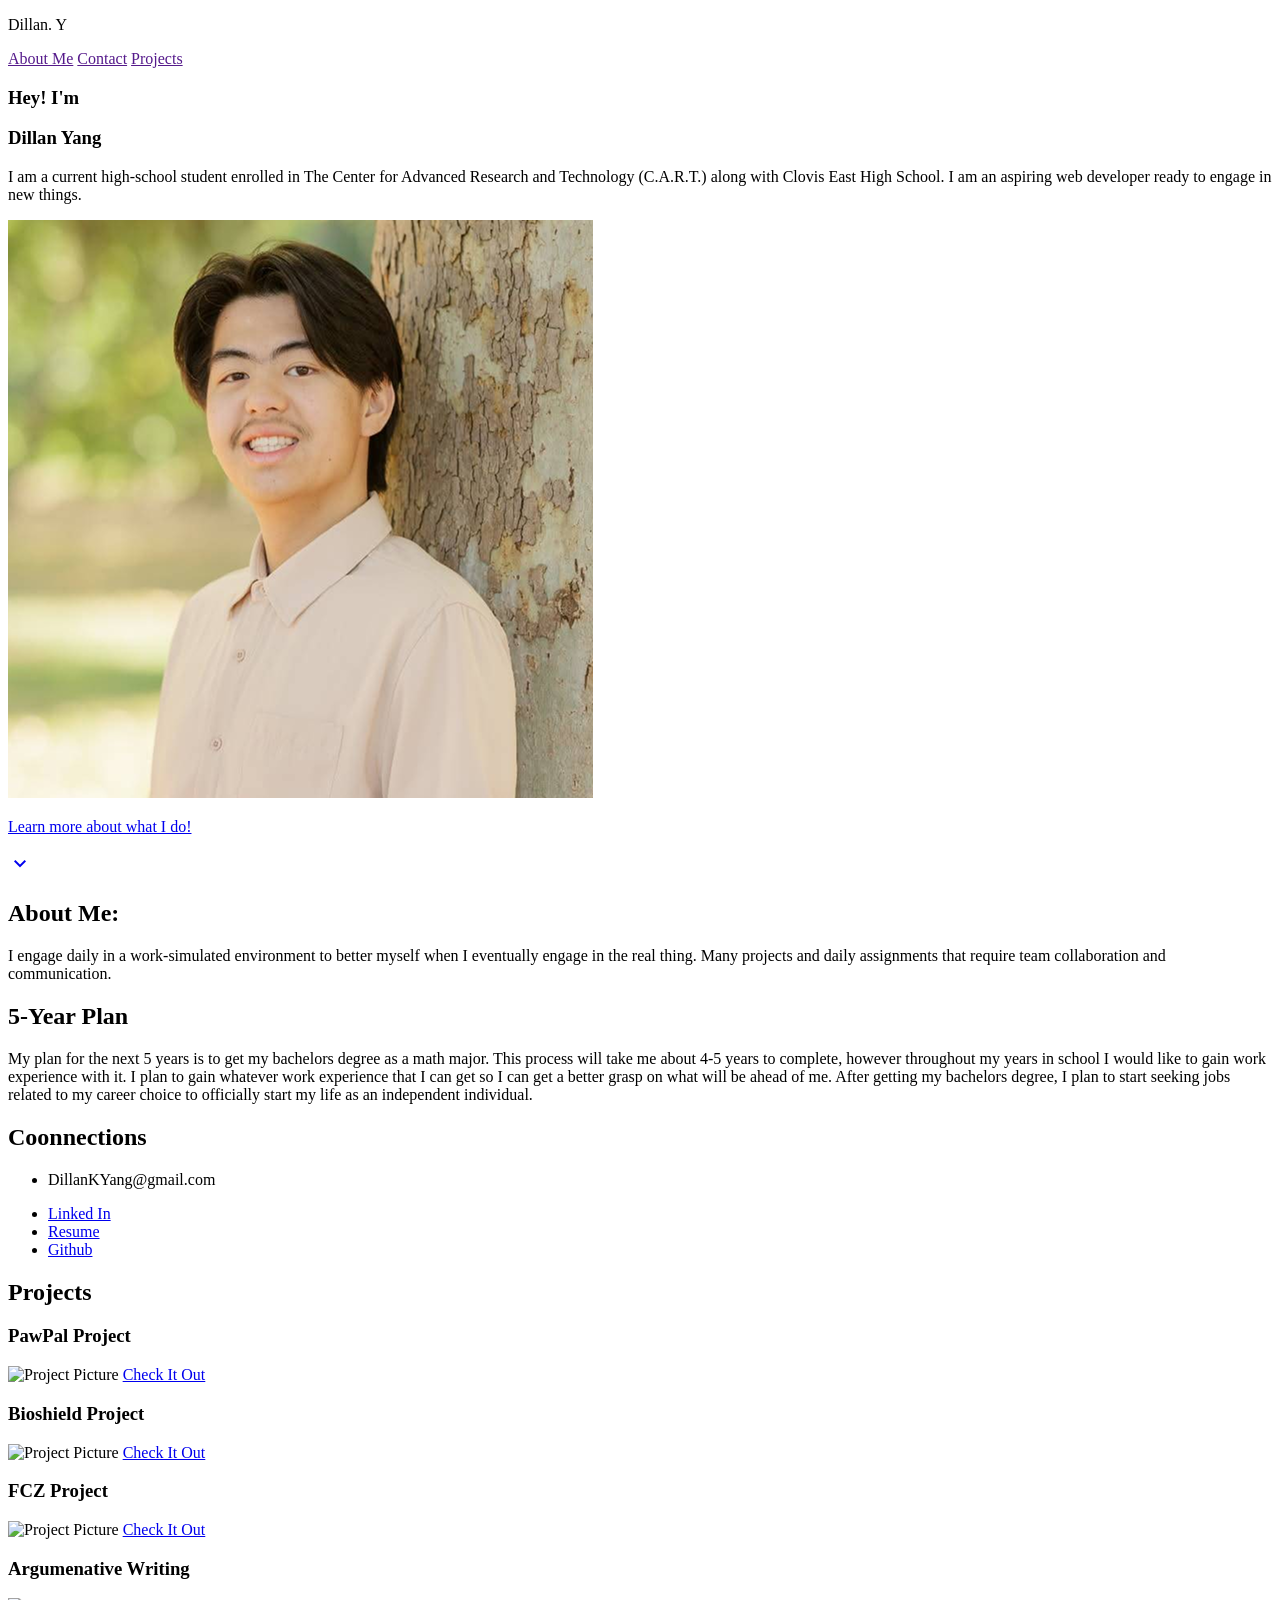
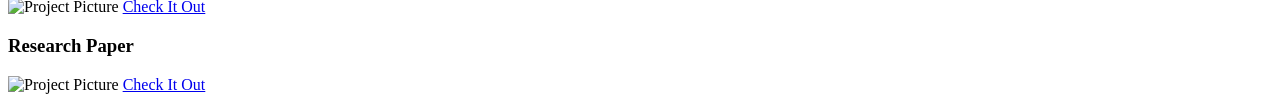
==== index.html @ 6aa7101e "update. index.html Created the first page, need to do html for other pages" ====
<!DOCTYPE html>
<html lang="en">
<head>
    <meta charset="UTF-8">
    <meta name="viewport" content="width=device-width, initial-scale=1.0">
    <link rel="stylesheet" href="https://fonts.googleapis.com/css2?family=Material+Symbols+Outlined:opsz,wght,FILL,GRAD@20..48,100..700,0..1,-50..200&icon_names=keyboard_arrow_down" />
    <title>Document</title>
</head>
<body>

<section id="contentContainer">
    <nav id="topNav">
        <p>Dillan. Y</p>

        <a href="">About Me</a>
        <a href="">Contact</a>
        <a href="">Projects</a>
    </nav>

    <section id="mainContent">
        <h3>Hey! I'm</h3>
            <h1>Dillan Yang</h1>
            <p>I am a current high-school student enrolled in The Center for Advanced Research and Technology (C.A.R.T.) along with Clovis East High School. I am an aspiring web developer ready to engage in new things.</p>

        <img src="images/SelfPicture.png" alt="SelfPicture">
    </section>

    <a id="learnDown" href="#">
        <p>Learn more about what I do!</p>
        <span class="material-symbols-outlined">keyboard_arrow_down</span>
    </a>
</section>

<main id="myinfoContainer">

    <section id="aboutContemt">
        <h2>About Me:</h2>
        <p>I engage daily in a work-simulated environment to better myself when I eventually engage in the real thing. Many projects and daily assignments that require team collaboration and communication.</p>
    </section>
    
    <section id="5yearContent">
        <h2>5-Year Plan</h2>
        <p>My plan for the next 5 years is to get my bachelors degree as a math major. This process will take me about 4-5 years to complete, however throughout my years in school I would like to gain work experience with it. 
            I plan to gain whatever work experience that I can get so I can get a better grasp on what will be ahead of me.
            After getting my bachelors degree, I plan to start seeking jobs related to my career choice to officially start my life as an independent individual.</p>
    </section>

    <section id="contactInfo">
        <h2>Coonnections</h2>

        <ul>
            <li><p>DillanKYang@gmail.com</p></li>
            <li><a href="www.linkedin.com/in/dillan-yang">Linked In</a></li>
            <li><a href="https://canva.link/ic9a1tkwfivu10w">Resume</a></li>
            <li><a href="https://github.com/TubaFish">Github</a></li>
        </ul>
    </section>

    <section id="projectsContainer">
        <h2>Projects</h2>

        <div id="projectsContent">
            <article id="pawProj">
                <h3>PawPal Project</h3>
                <img src="#" alt="Project Picture">
                <a href=#">Check It Out</a>
            </article>

            <article id="bioProj">
                <h3>Bioshield Project</h3>
                <img src="#" alt="Project Picture">
                <a href=#">Check It Out</a>
            </article>

            <article id=fczProj">
                <h3>FCZ Project</h3>
                <img src="#" alt="Project Picture">
                <a href=#">Check It Out</a>
            </article>

            <article id="pawProj">
                <h3>Argumenative Writing</h3>
                <img src="#" alt="Project Picture">
                <a href=#">Check It Out</a>
            </article>

            <article id="pawProj">
                <h3>Research Paper</h3>
                <img src="#" alt="Project Picture">
                <a href=#">Check It Out</a>
            </article>
        </div>
    </section>
</main>
</body>
</html>
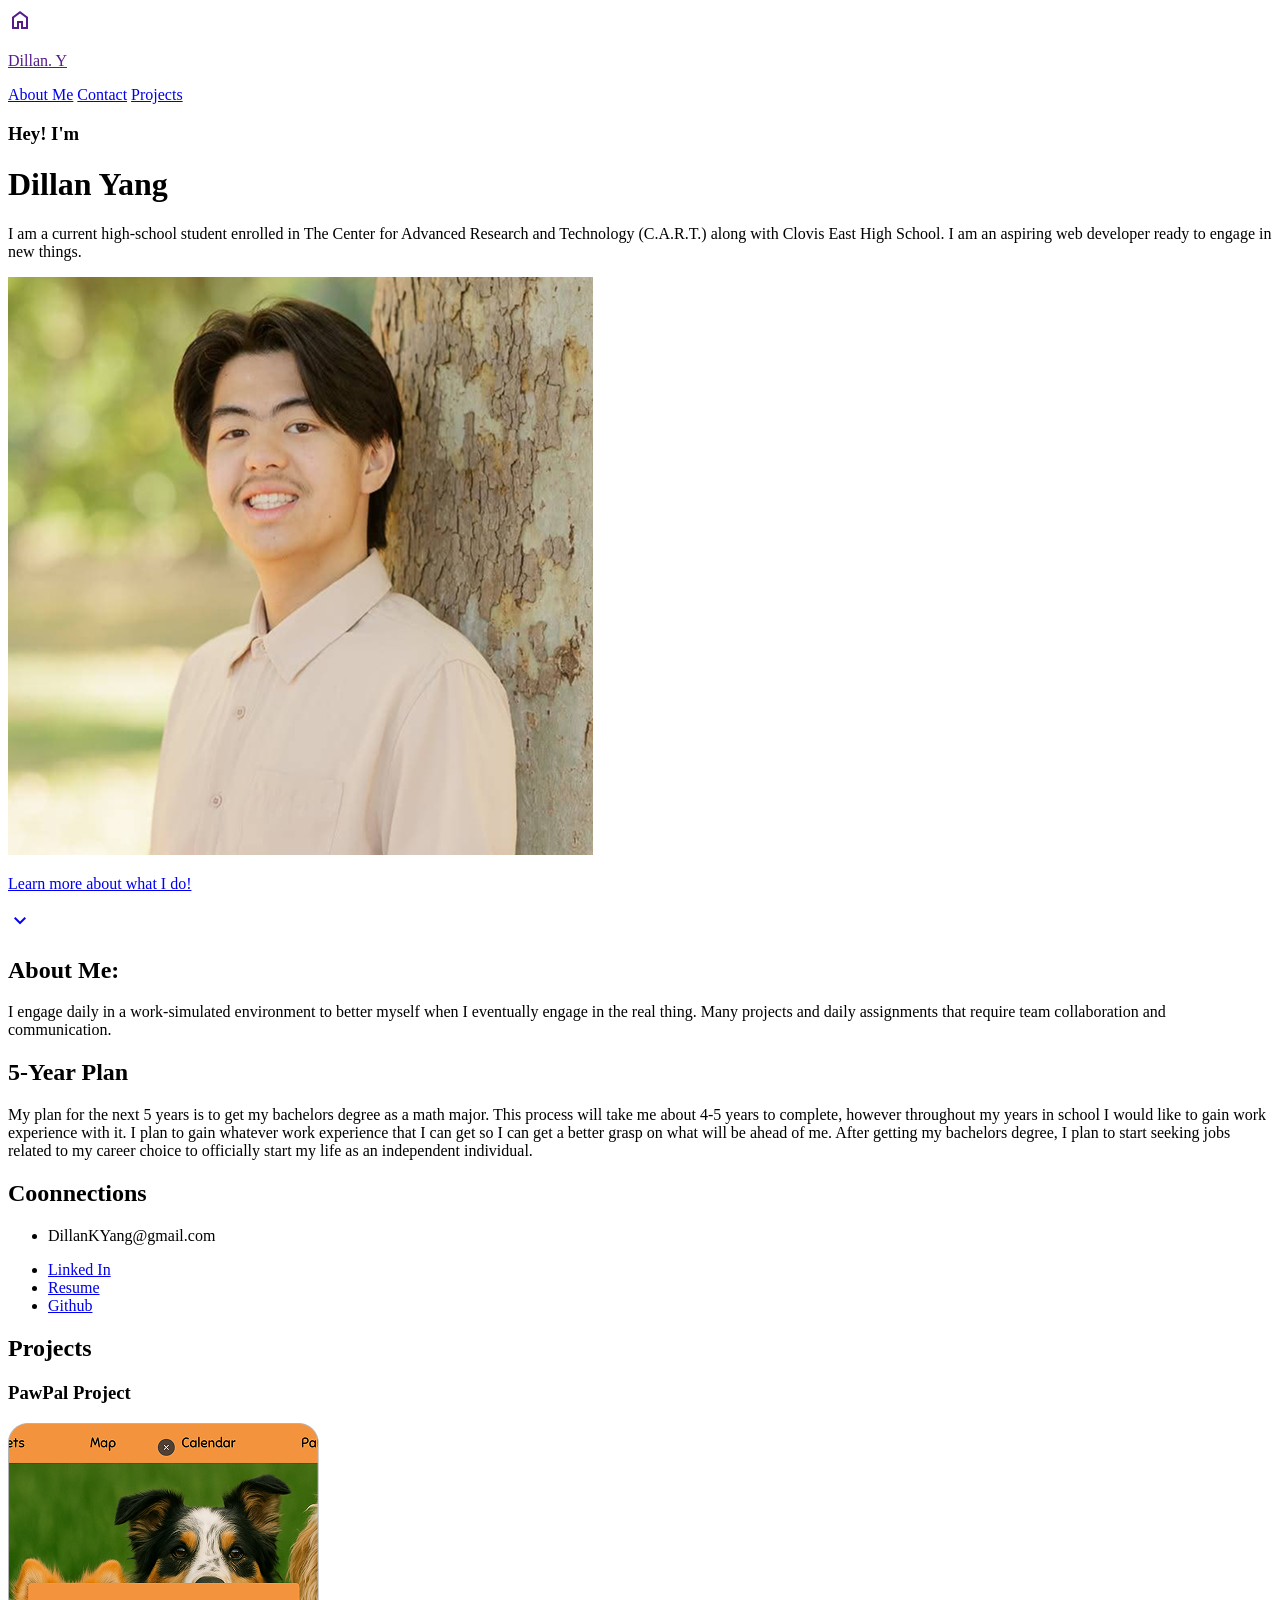
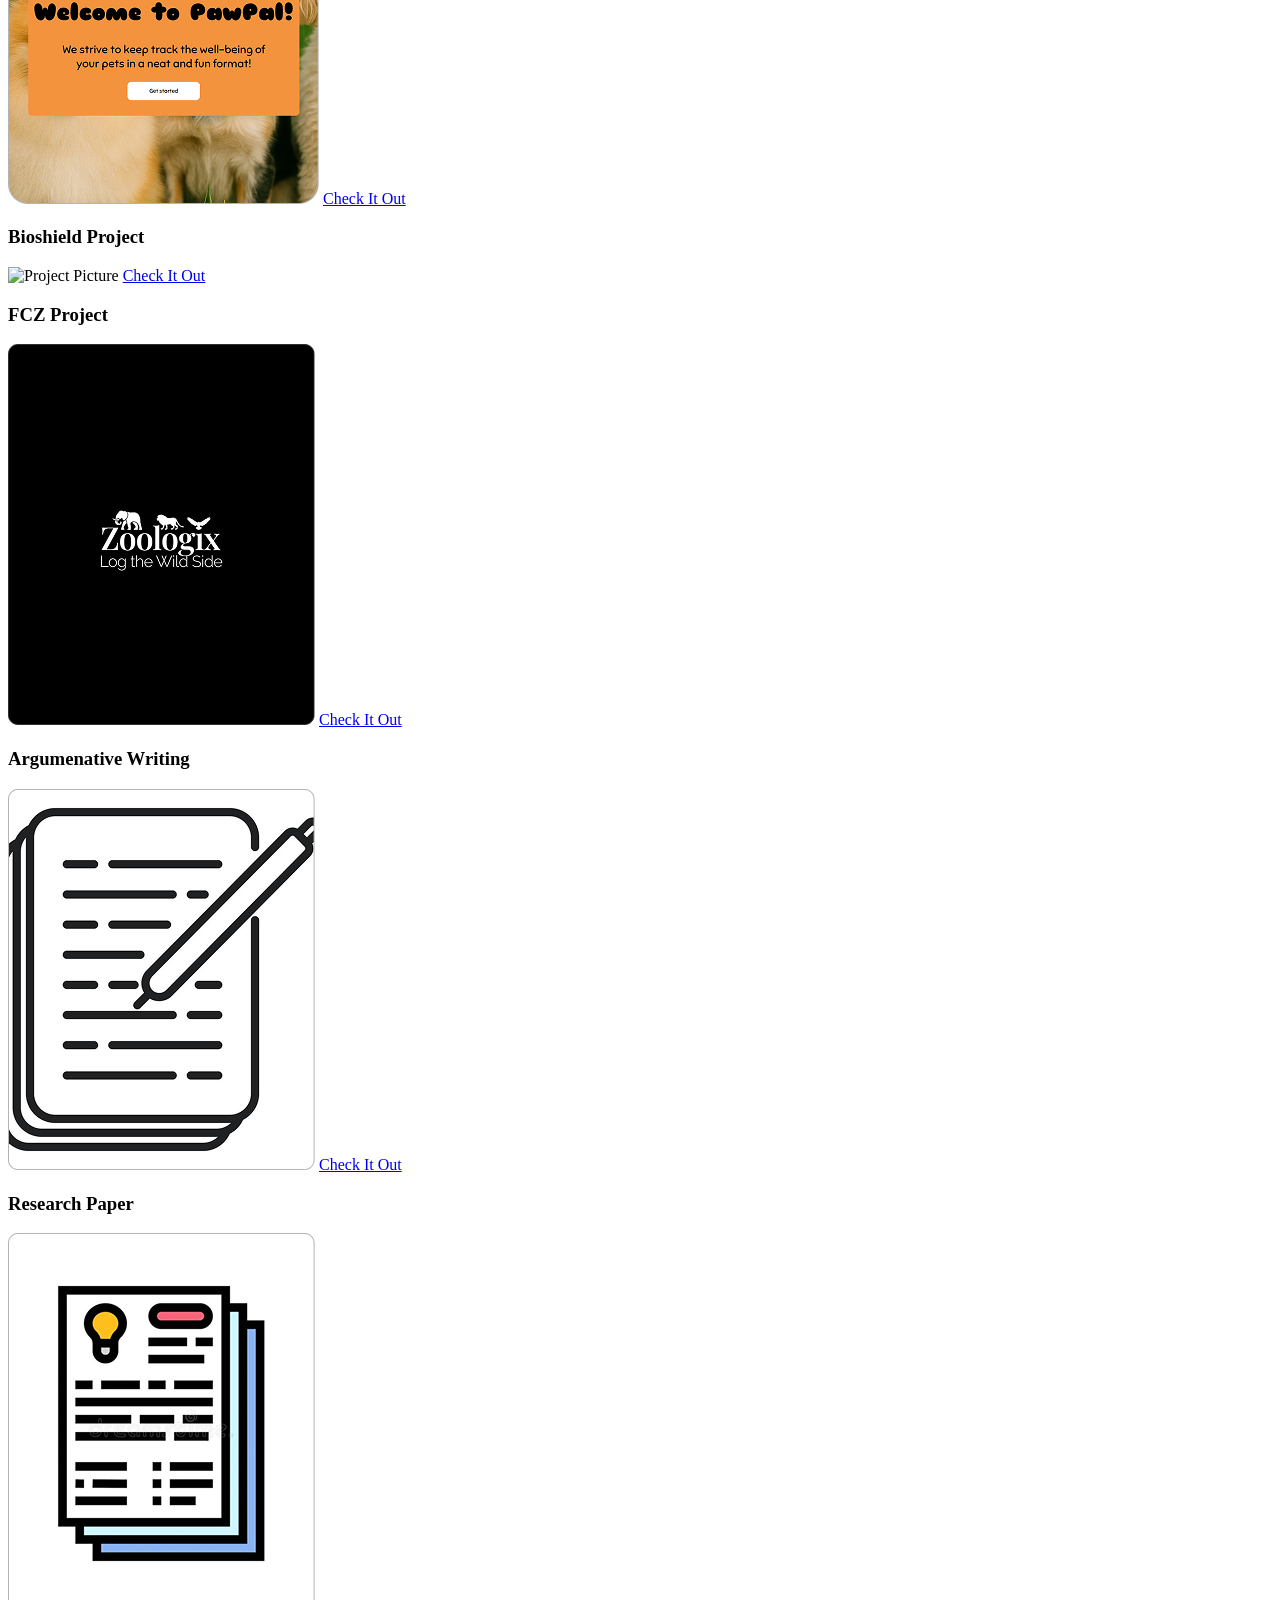
==== commit 7b2fac2e: "big update created all pages, need fix html for bio, fcz, and research pages. also need imgs for wri" ====
--- a/index.html
+++ b/index.html
@@ -3,35 +3,36 @@
 <head>
     <meta charset="UTF-8">
     <meta name="viewport" content="width=device-width, initial-scale=1.0">
-    <link rel="stylesheet" href="https://fonts.googleapis.com/css2?family=Material+Symbols+Outlined:opsz,wght,FILL,GRAD@20..48,100..700,0..1,-50..200&icon_names=keyboard_arrow_down" />
+    <link rel="stylesheet" href="https://fonts.googleapis.com/css2?family=Material+Symbols+Outlined:opsz,wght,FILL,GRAD@20..48,100..700,0..1,-50..200&icon_names=home,keyboard_arrow_down"/>
     <title>Document</title>
 </head>
 <body>
+<header id="mainContent">
+    <nav class="topNav">
+        <a href="">
+            <span class="material-symbols-outlined">home</span>
+            <p>Dillan. Y</p>
+        </a>
 
-<section id="contentContainer">
-    <nav id="topNav">
-        <p>Dillan. Y</p>
-
-        <a href="">About Me</a>
-        <a href="">Contact</a>
-        <a href="">Projects</a>
+        <a href="#aboutContemt">About Me</a>
+        <a href="#contactInfo">Contact</a>
+        <a href="#projectsContainer">Projects</a>
     </nav>
 
-    <section id="mainContent">
         <h3>Hey! I'm</h3>
             <h1>Dillan Yang</h1>
             <p>I am a current high-school student enrolled in The Center for Advanced Research and Technology (C.A.R.T.) along with Clovis East High School. I am an aspiring web developer ready to engage in new things.</p>
 
         <img src="images/SelfPicture.png" alt="SelfPicture">
-    </section>
+    </header>
 
     <a id="learnDown" href="#">
         <p>Learn more about what I do!</p>
         <span class="material-symbols-outlined">keyboard_arrow_down</span>
     </a>
-</section>
 
-<main id="myinfoContainer">
+
+<main id="contentContainer">
 
     <section id="aboutContemt">
         <h2>About Me:</h2>
@@ -62,32 +63,32 @@
         <div id="projectsContent">
             <article id="pawProj">
                 <h3>PawPal Project</h3>
-                <img src="#" alt="Project Picture">
-                <a href=#">Check It Out</a>
+                <img src="images/pawIndex.png" alt="Project Picture">
+                <a href="pawpal.html">Check It Out</a>
             </article>
 
             <article id="bioProj">
                 <h3>Bioshield Project</h3>
-                <img src="#" alt="Project Picture">
-                <a href=#">Check It Out</a>
+                <img src="images/bioIndex.png" alt="Project Picture">
+                <a href="bio.html">Check It Out</a>
             </article>
 
-            <article id=fczProj">
+            <article id="fczProj">
                 <h3>FCZ Project</h3>
-                <img src="#" alt="Project Picture">
-                <a href=#">Check It Out</a>
+                <img src="images/FCZIndex.png" alt="Project Picture">
+                <a href="FCZ.html">Check It Out</a>
             </article>
 
-            <article id="pawProj">
+            <article id="argueProj">
                 <h3>Argumenative Writing</h3>
-                <img src="#" alt="Project Picture">
-                <a href=#">Check It Out</a>
+                <img src="images/arguIndex.png" alt="Project Picture">
+                <a href="argument.html">Check It Out</a>
             </article>
 
-            <article id="pawProj">
+            <article id="researchProj">
                 <h3>Research Paper</h3>
-                <img src="#" alt="Project Picture">
-                <a href=#">Check It Out</a>
+                <img src="images/researchIndex.png" alt="Project Picture">
+                <a href="research.html">Check It Out</a>
             </article>
         </div>
     </section>
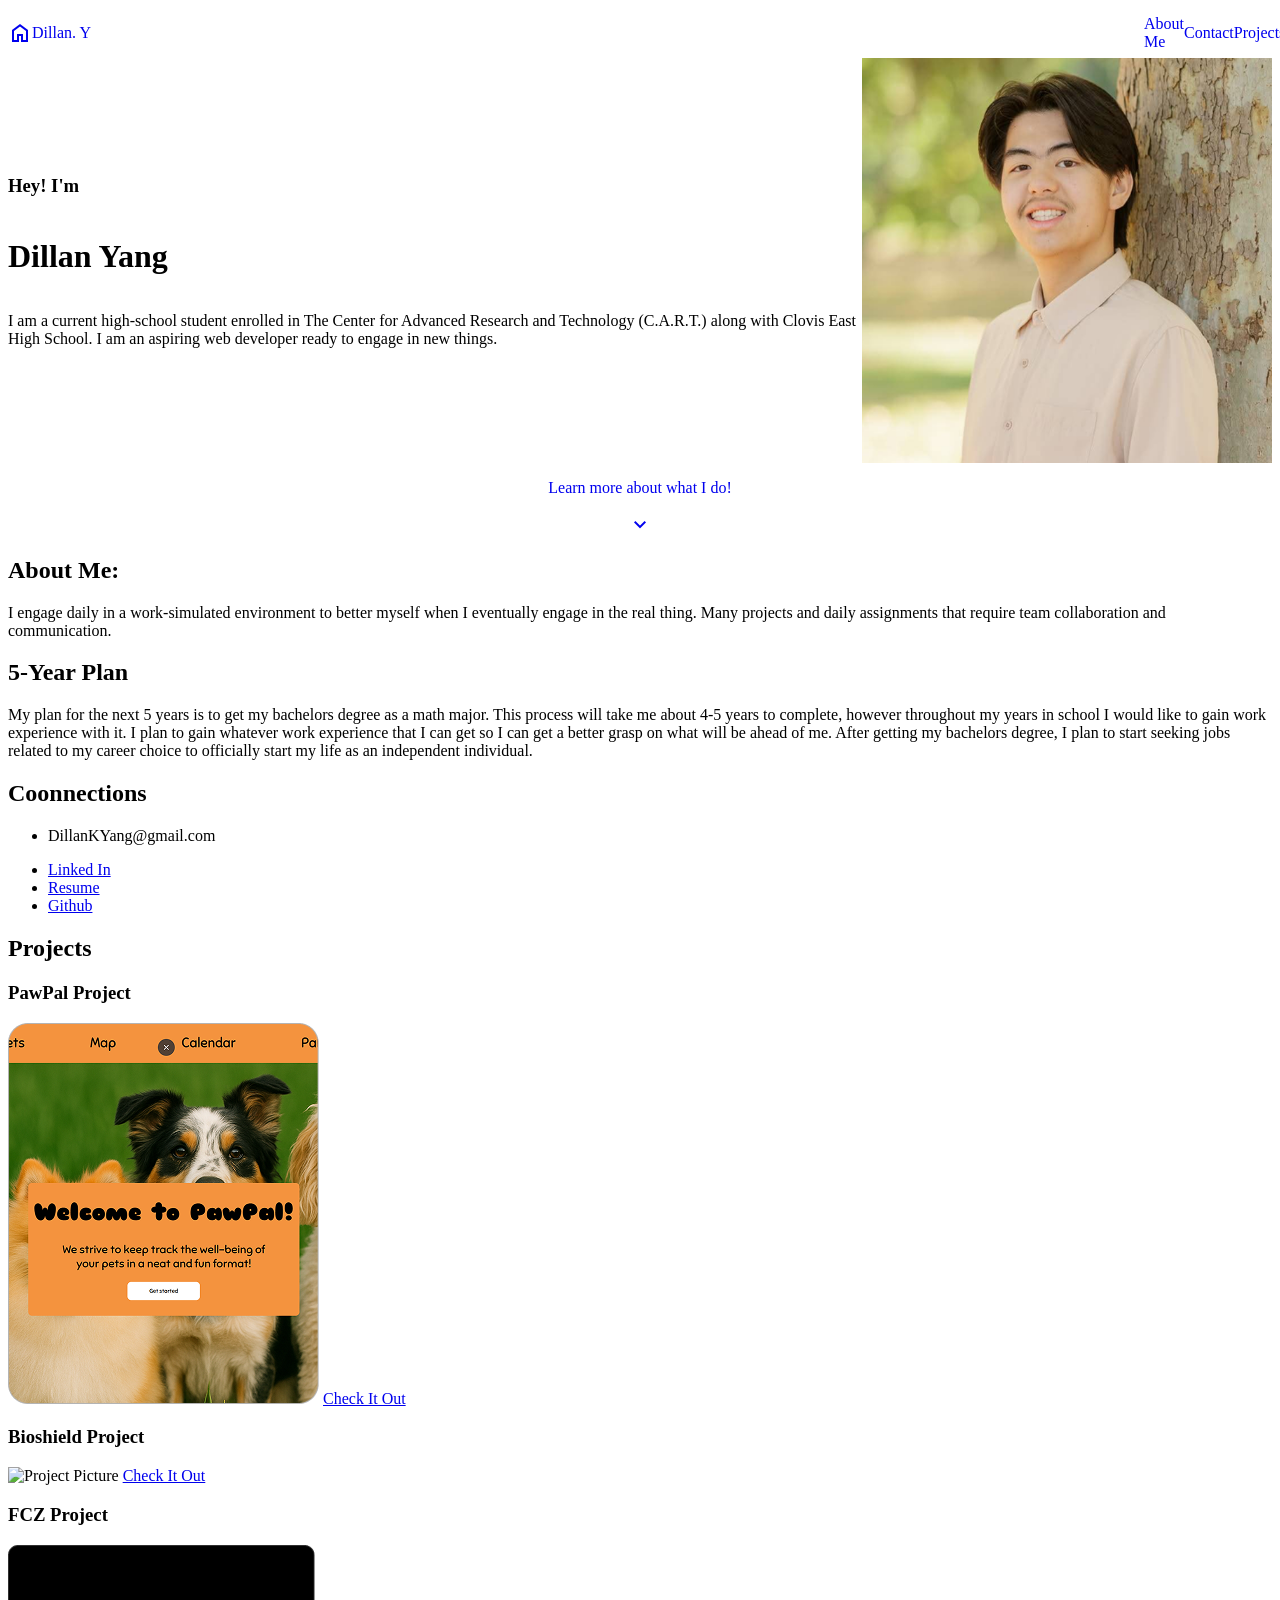
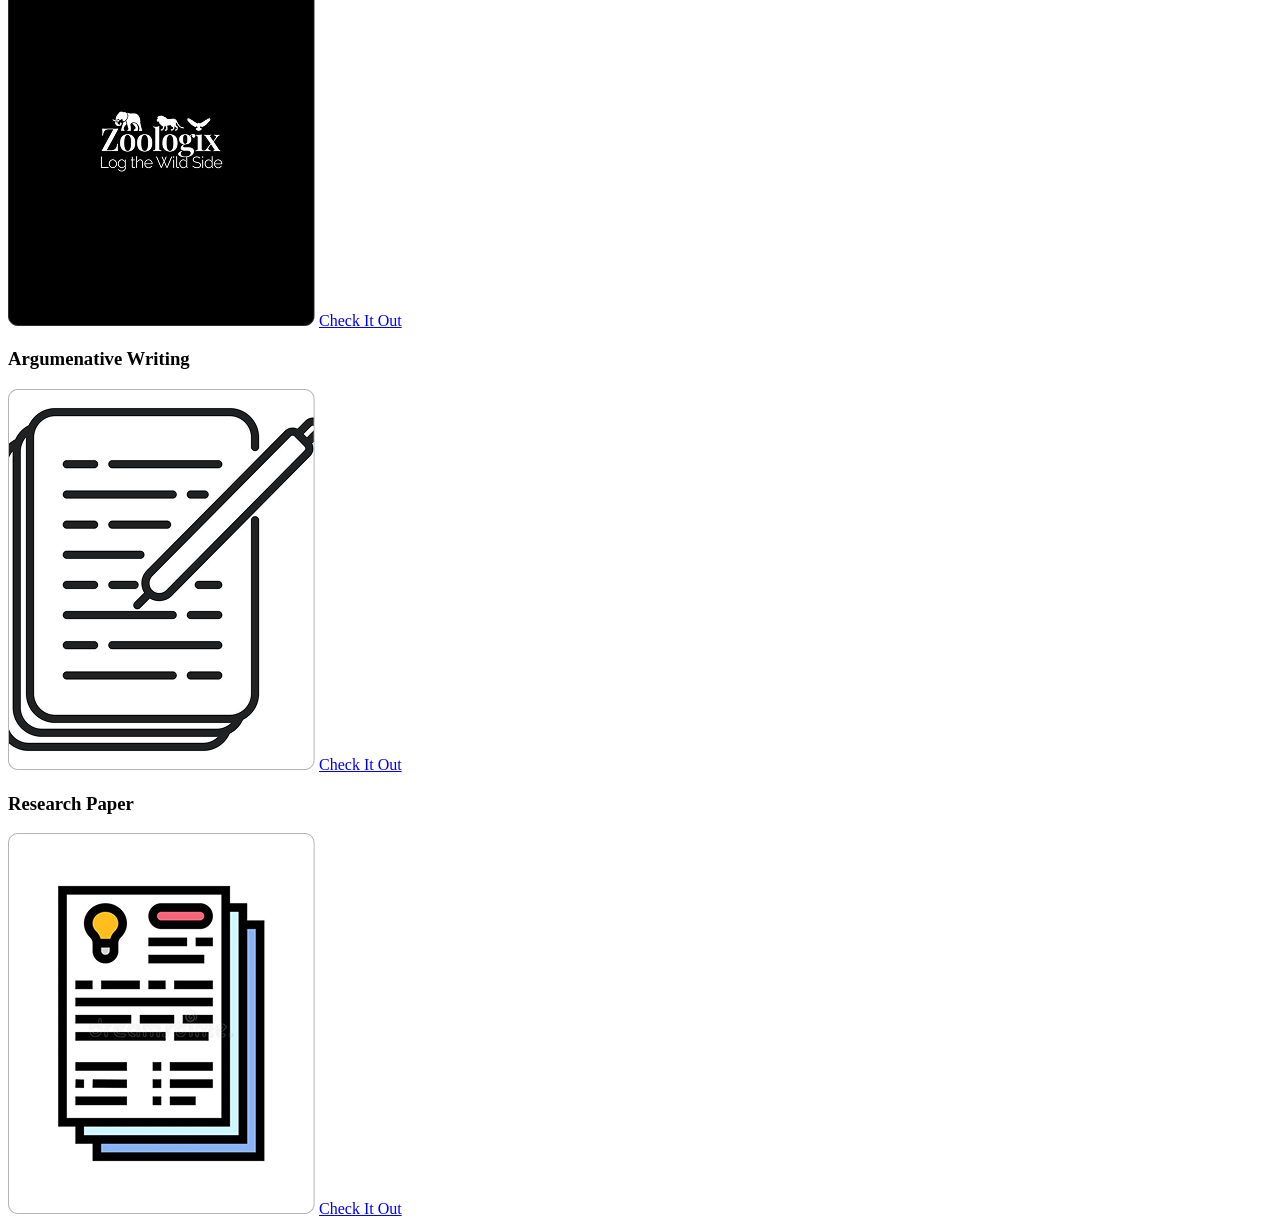
==== commit 8a37a621: "update" ====
--- a/index.html
+++ b/index.html
@@ -3,30 +3,35 @@
 <head>
     <meta charset="UTF-8">
     <meta name="viewport" content="width=device-width, initial-scale=1.0">
+    <link rel="stylesheet" href="style.css">
     <link rel="stylesheet" href="https://fonts.googleapis.com/css2?family=Material+Symbols+Outlined:opsz,wght,FILL,GRAD@20..48,100..700,0..1,-50..200&icon_names=home,keyboard_arrow_down"/>
-    <title>Document</title>
+    <title>Portfolio</title>
 </head>
 <body>
 <header id="mainContent">
     <nav class="topNav">
-        <a href="">
+        <a href="index.html">
             <span class="material-symbols-outlined">home</span>
             <p>Dillan. Y</p>
         </a>
 
-        <a href="#aboutContemt">About Me</a>
-        <a href="#contactInfo">Contact</a>
-        <a href="#projectsContainer">Projects</a>
+        <div class="linkCont">
+            <a href="#aboutContemt">About Me</a>
+            <a href="#contactInfo">Contact</a>
+            <a href="#projectsContainer">Projects</a>
+        </div>
     </nav>
-
-        <h3>Hey! I'm</h3>
+        <div id="headPart">
+            <div id="textCont">
+            <h3>Hey! I'm</h3>
             <h1>Dillan Yang</h1>
             <p>I am a current high-school student enrolled in The Center for Advanced Research and Technology (C.A.R.T.) along with Clovis East High School. I am an aspiring web developer ready to engage in new things.</p>
-
-        <img src="images/SelfPicture.png" alt="SelfPicture">
+            </div>
+        <img src="images/Index/SelfPicture.png" alt="SelfPicture">
+        </div>
     </header>
 
-    <a id="learnDown" href="#">
+    <a id="learnDown" href="#projectsContainer">
         <p>Learn more about what I do!</p>
         <span class="material-symbols-outlined">keyboard_arrow_down</span>
     </a>
@@ -63,31 +68,31 @@
         <div id="projectsContent">
             <article id="pawProj">
                 <h3>PawPal Project</h3>
-                <img src="images/pawIndex.png" alt="Project Picture">
+                <img src="images/Index/pawIndex.png" alt="Project Picture">
                 <a href="pawpal.html">Check It Out</a>
             </article>
 
             <article id="bioProj">
                 <h3>Bioshield Project</h3>
-                <img src="images/bioIndex.png" alt="Project Picture">
+                <img src="images/Index/bioIndex.png" alt="Project Picture">
                 <a href="bio.html">Check It Out</a>
             </article>
 
             <article id="fczProj">
                 <h3>FCZ Project</h3>
-                <img src="images/FCZIndex.png" alt="Project Picture">
+                <img src="images/Index/FCZIndex.png" alt="Project Picture">
                 <a href="FCZ.html">Check It Out</a>
             </article>
 
             <article id="argueProj">
                 <h3>Argumenative Writing</h3>
-                <img src="images/arguIndex.png" alt="Project Picture">
+                <img src="images/Index/arguIndex.png" alt="Project Picture">
                 <a href="argument.html">Check It Out</a>
             </article>
 
             <article id="researchProj">
                 <h3>Research Paper</h3>
-                <img src="images/researchIndex.png" alt="Project Picture">
+                <img src="images/Index/researchIndex.png" alt="Project Picture">
                 <a href="research.html">Check It Out</a>
             </article>
         </div>
--- a/style.css
+++ b/style.css
@@ -0,0 +1,47 @@
+/* Index page */
+
+/* Nav */
+.topNav {
+    display: flex;
+    justify-content:space-between;
+}
+
+.topNav a {
+    display: flex;
+    align-items: center;
+    text-decoration: none;
+}
+ 
+.linkCont {
+    display: flex;
+    justify-content: space-between;
+    width: 10vw;
+}  
+
+/* Hero part of index */
+#mainContent {
+    display: flex;
+    flex-direction: column;
+}
+
+#headPart {
+    display: flex;
+}
+
+#headPart img {
+    width: 32vw;
+}
+
+#textCont {
+    display: flex;
+    flex-direction: column;
+    justify-content: center;
+}
+
+/* Learn more scroll */
+ #learnDown {
+    display: flex;
+    flex-direction: column;
+    align-items: center;
+    text-decoration: none;
+ }
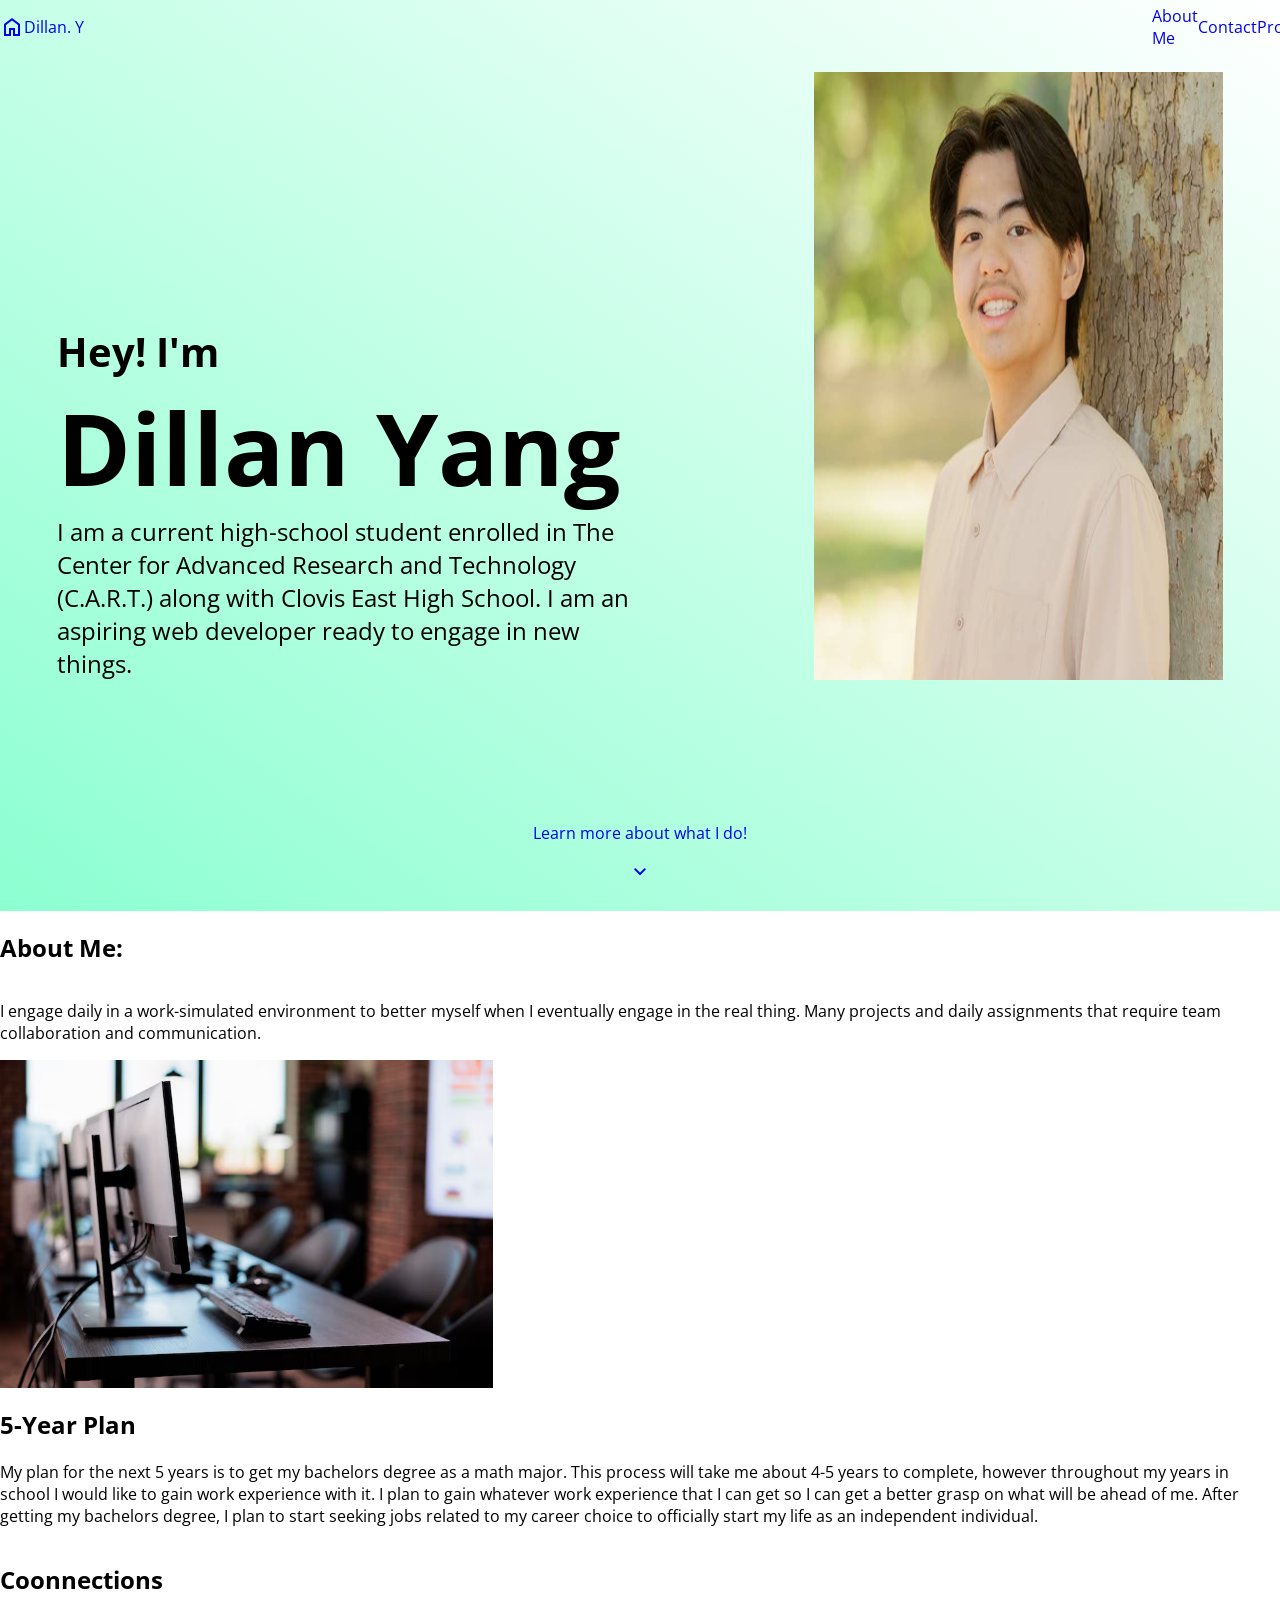
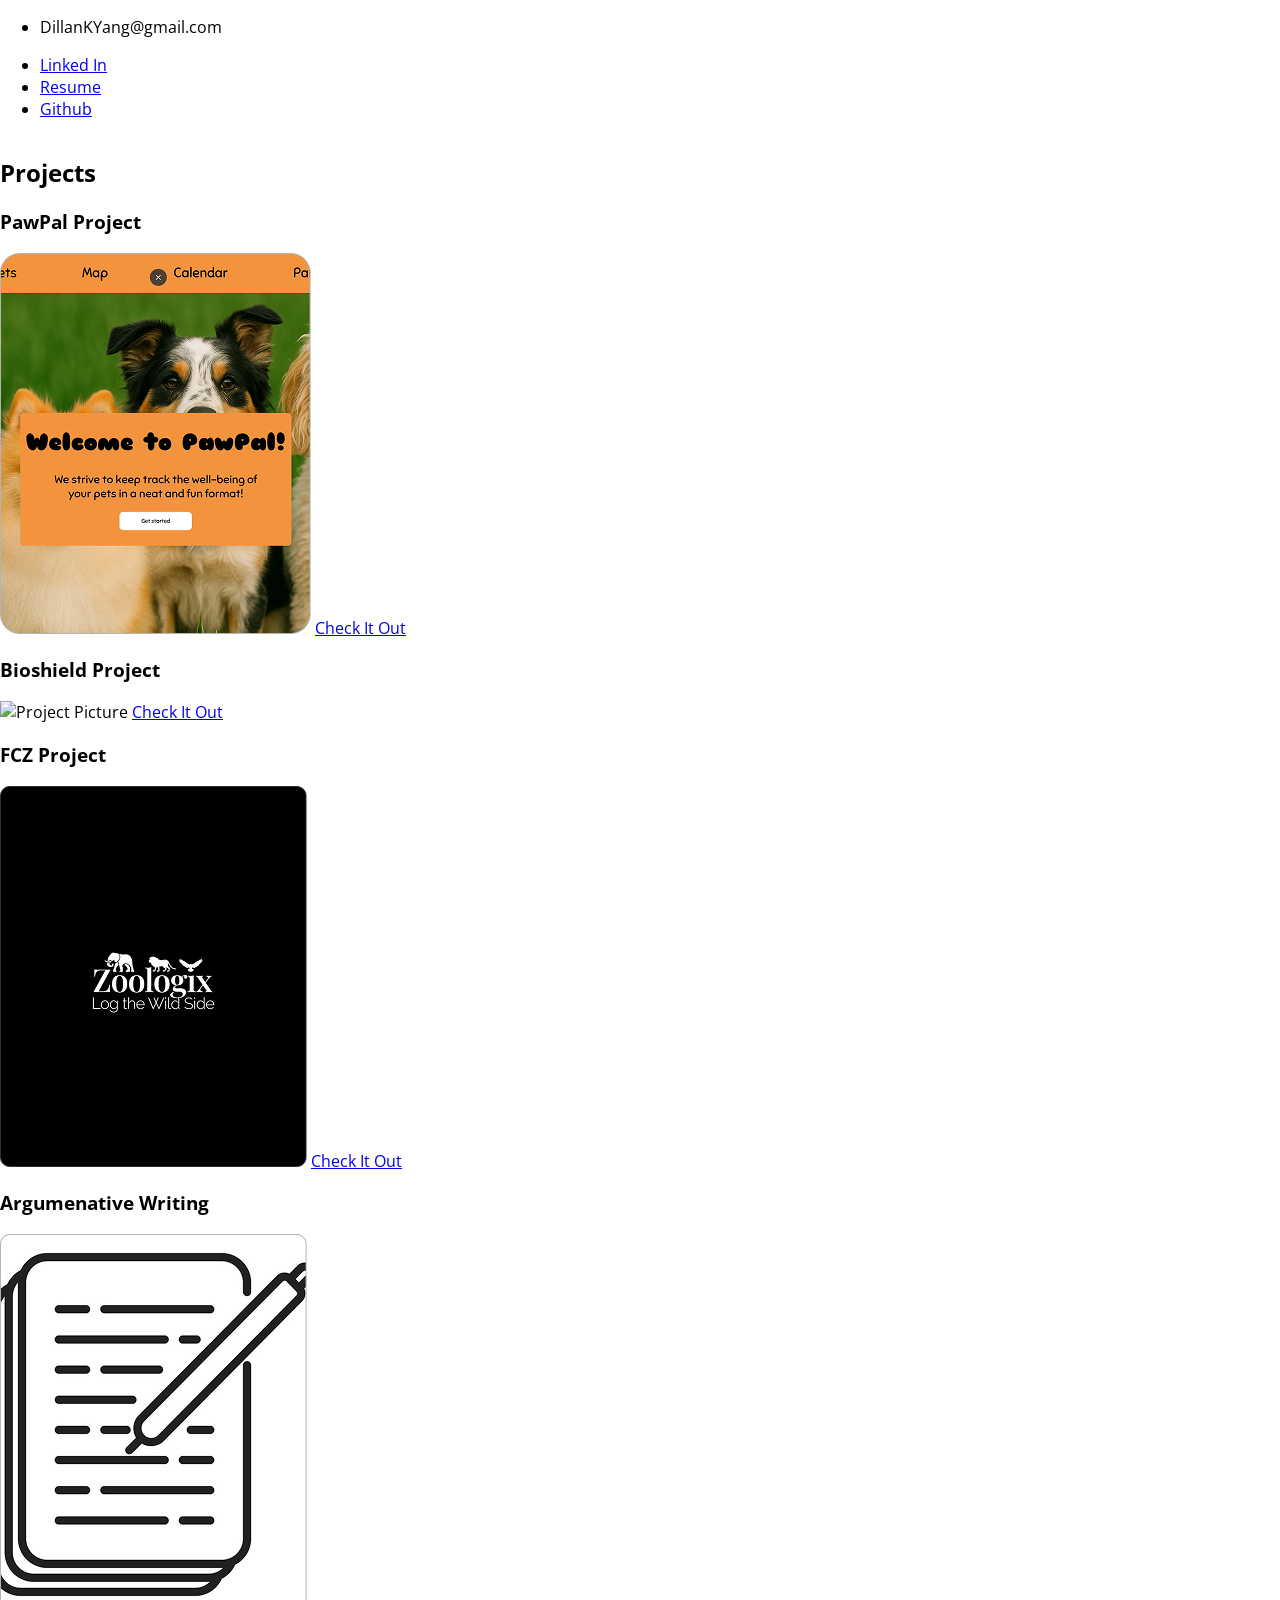
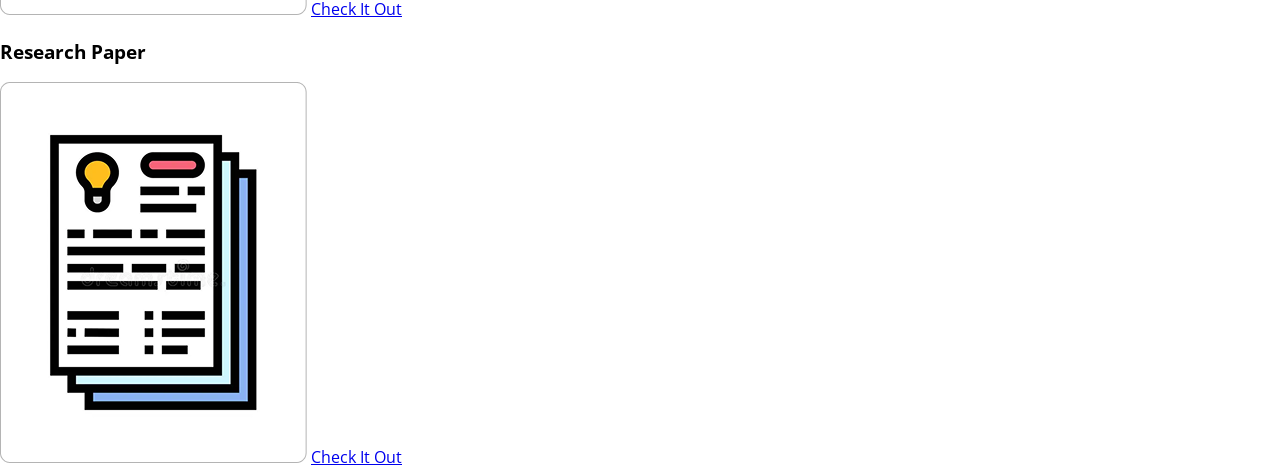
==== commit 339b171c: "update :( cannot finish this, i need to work on eng and math... Created the head part of the index." ====
--- a/index.html
+++ b/index.html
@@ -3,8 +3,11 @@
 <head>
     <meta charset="UTF-8">
     <meta name="viewport" content="width=device-width, initial-scale=1.0">
+    <link rel="stylesheet" href="https://fonts.googleapis.com/css2?family=Material+Symbols+Outlined:opsz,wght,FILL,GRAD@20..48,100..700,0..1,-50..200&icon_names=home,keyboard_arrow_down"/>
+    <link rel="preconnect" href="https://fonts.googleapis.com">
+    <link rel="preconnect" href="https://fonts.gstatic.com" crossorigin>
+    <link href="https://fonts.googleapis.com/css2?family=Open+Sans:ital,wght@0,300..800;1,300..800&display=swap" rel="stylesheet">
     <link rel="stylesheet" href="style.css">
-    <link rel="stylesheet" href="https://fonts.googleapis.com/css2?family=Material+Symbols+Outlined:opsz,wght,FILL,GRAD@20..48,100..700,0..1,-50..200&icon_names=home,keyboard_arrow_down"/>
     <title>Portfolio</title>
 </head>
 <body>
@@ -29,21 +32,23 @@
             </div>
         <img src="images/Index/SelfPicture.png" alt="SelfPicture">
         </div>
-    </header>
+    
 
     <a id="learnDown" href="#projectsContainer">
         <p>Learn more about what I do!</p>
         <span class="material-symbols-outlined">keyboard_arrow_down</span>
     </a>
-
+</header>
 
 <main id="contentContainer">
 
-    <section id="aboutContemt">
+    <section id="aboutContent">
         <h2>About Me:</h2>
         <p>I engage daily in a work-simulated environment to better myself when I eventually engage in the real thing. Many projects and daily assignments that require team collaboration and communication.</p>
+    
+
+    <img id="aboutsidePic" src="images/Index/aboutPicture.png" alt="Office picture">
     </section>
-    
     <section id="5yearContent">
         <h2>5-Year Plan</h2>
         <p>My plan for the next 5 years is to get my bachelors degree as a math major. This process will take me about 4-5 years to complete, however throughout my years in school I would like to gain work experience with it. 
--- a/style.css
+++ b/style.css
@@ -1,4 +1,11 @@
-/* Index page */
+
+* {
+    font-family: Open sans;
+}
+body {
+    margin: 0;
+    padding: 0;
+}
 
 /* Nav */
 .topNav {
@@ -18,24 +25,47 @@
     width: 10vw;
 }  
 
+/* Index page */
 /* Hero part of index */
 #mainContent {
     display: flex;
     flex-direction: column;
+    background-image: linear-gradient( to top right, #8CFFD1, #FFFFFF);
 }
 
 #headPart {
     display: flex;
+    margin-bottom: 12vh;
 }
 
 #headPart img {
     width: 32vw;
+    padding: 2vh 4.44vw;
+    margin-left: auto;
 }
 
 #textCont {
     display: flex;
     flex-direction: column;
     justify-content: center;
+    margin-top: 28vh;
+    padding: 2vh 4.44vw;
+}
+
+#textCont h1 {
+    margin: 0;
+    font-size: 100px;
+}
+
+#textCont h3 {
+    margin:0;
+    font-size: 40px;
+}
+
+#textCont p {
+    width: 45vw;
+    margin: 0;
+    font-size: 24px;
 }
 
 /* Learn more scroll */
@@ -44,4 +74,21 @@
     flex-direction: column;
     align-items: center;
     text-decoration: none;
+    margin-bottom: 3vh;
  }
+
+ /* Index body */
+ #contentContainer {
+    display: flex;
+    flex-direction: column;
+ }
+
+ #aboutContent {
+    display: flex;
+    flex-direction: column;
+ }
+
+ #aboutsidePic {
+    display: flex;
+    width: 38.542vw;
+ }
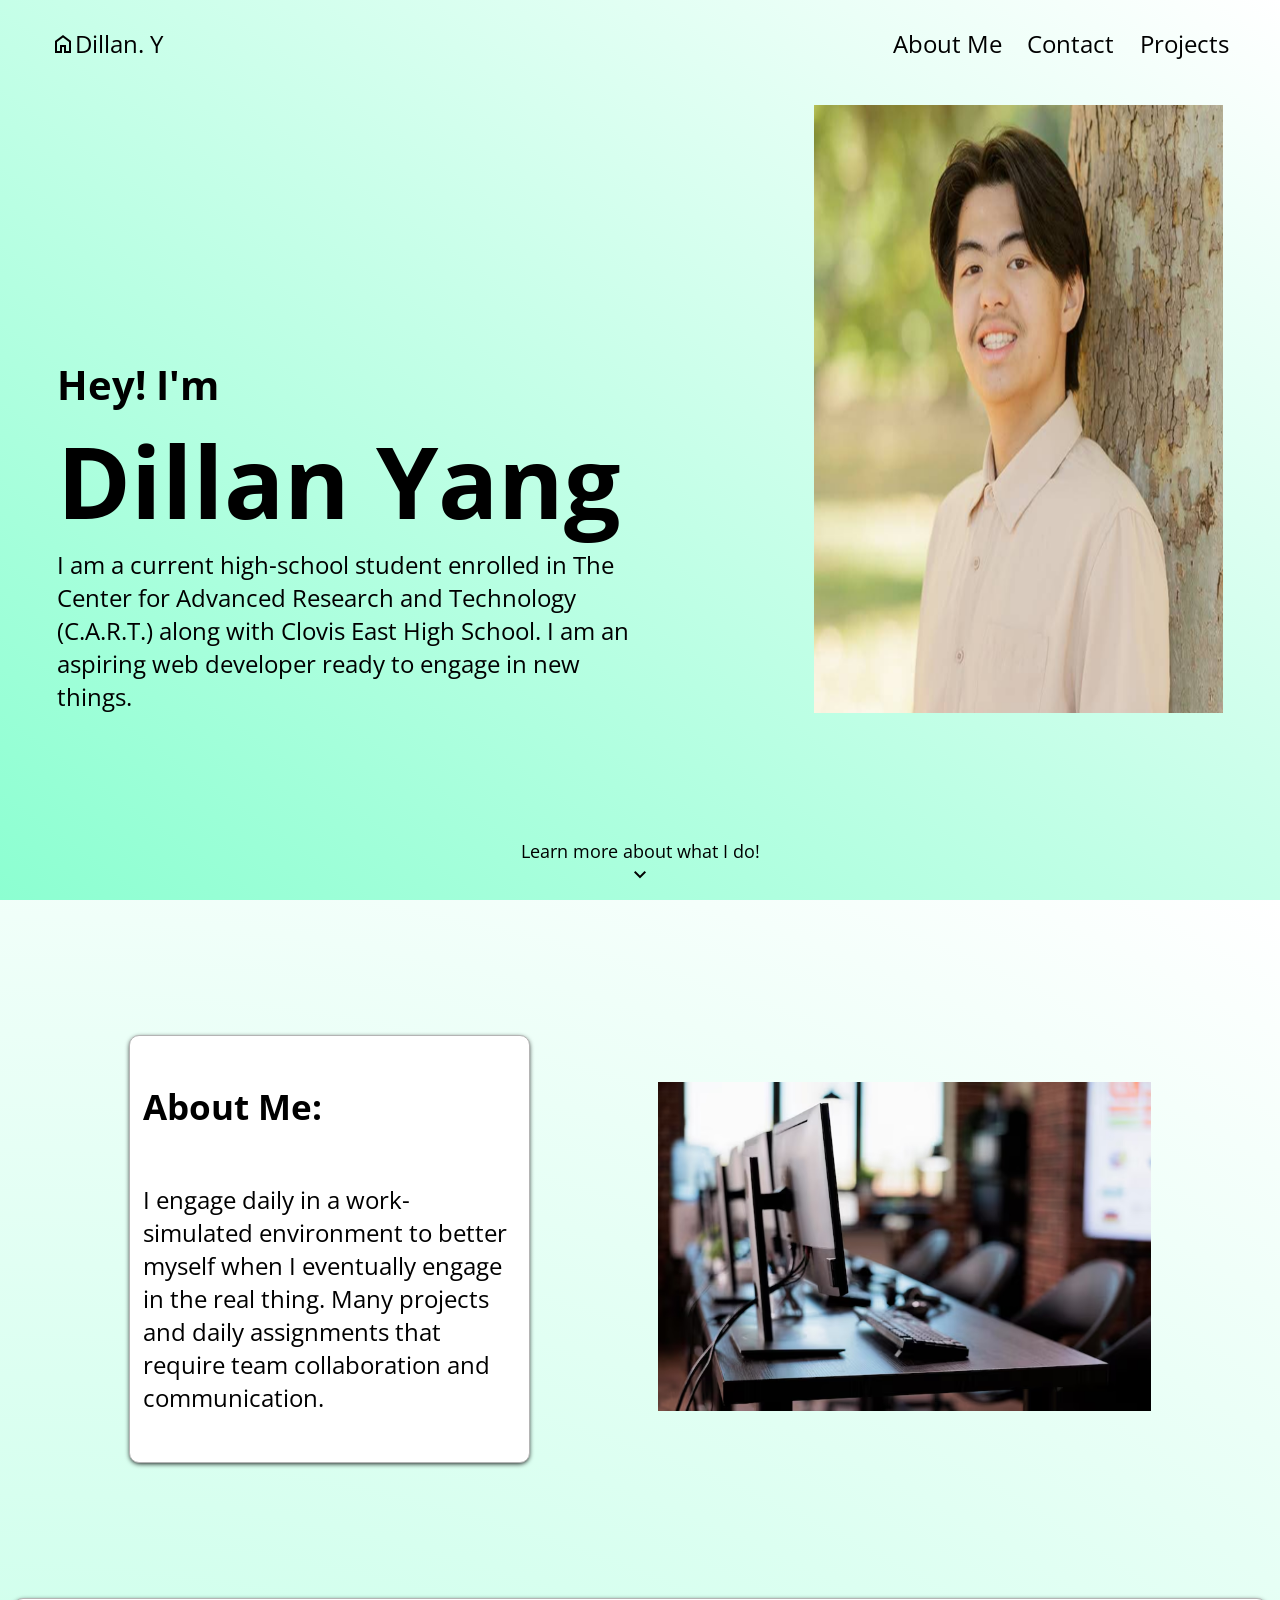
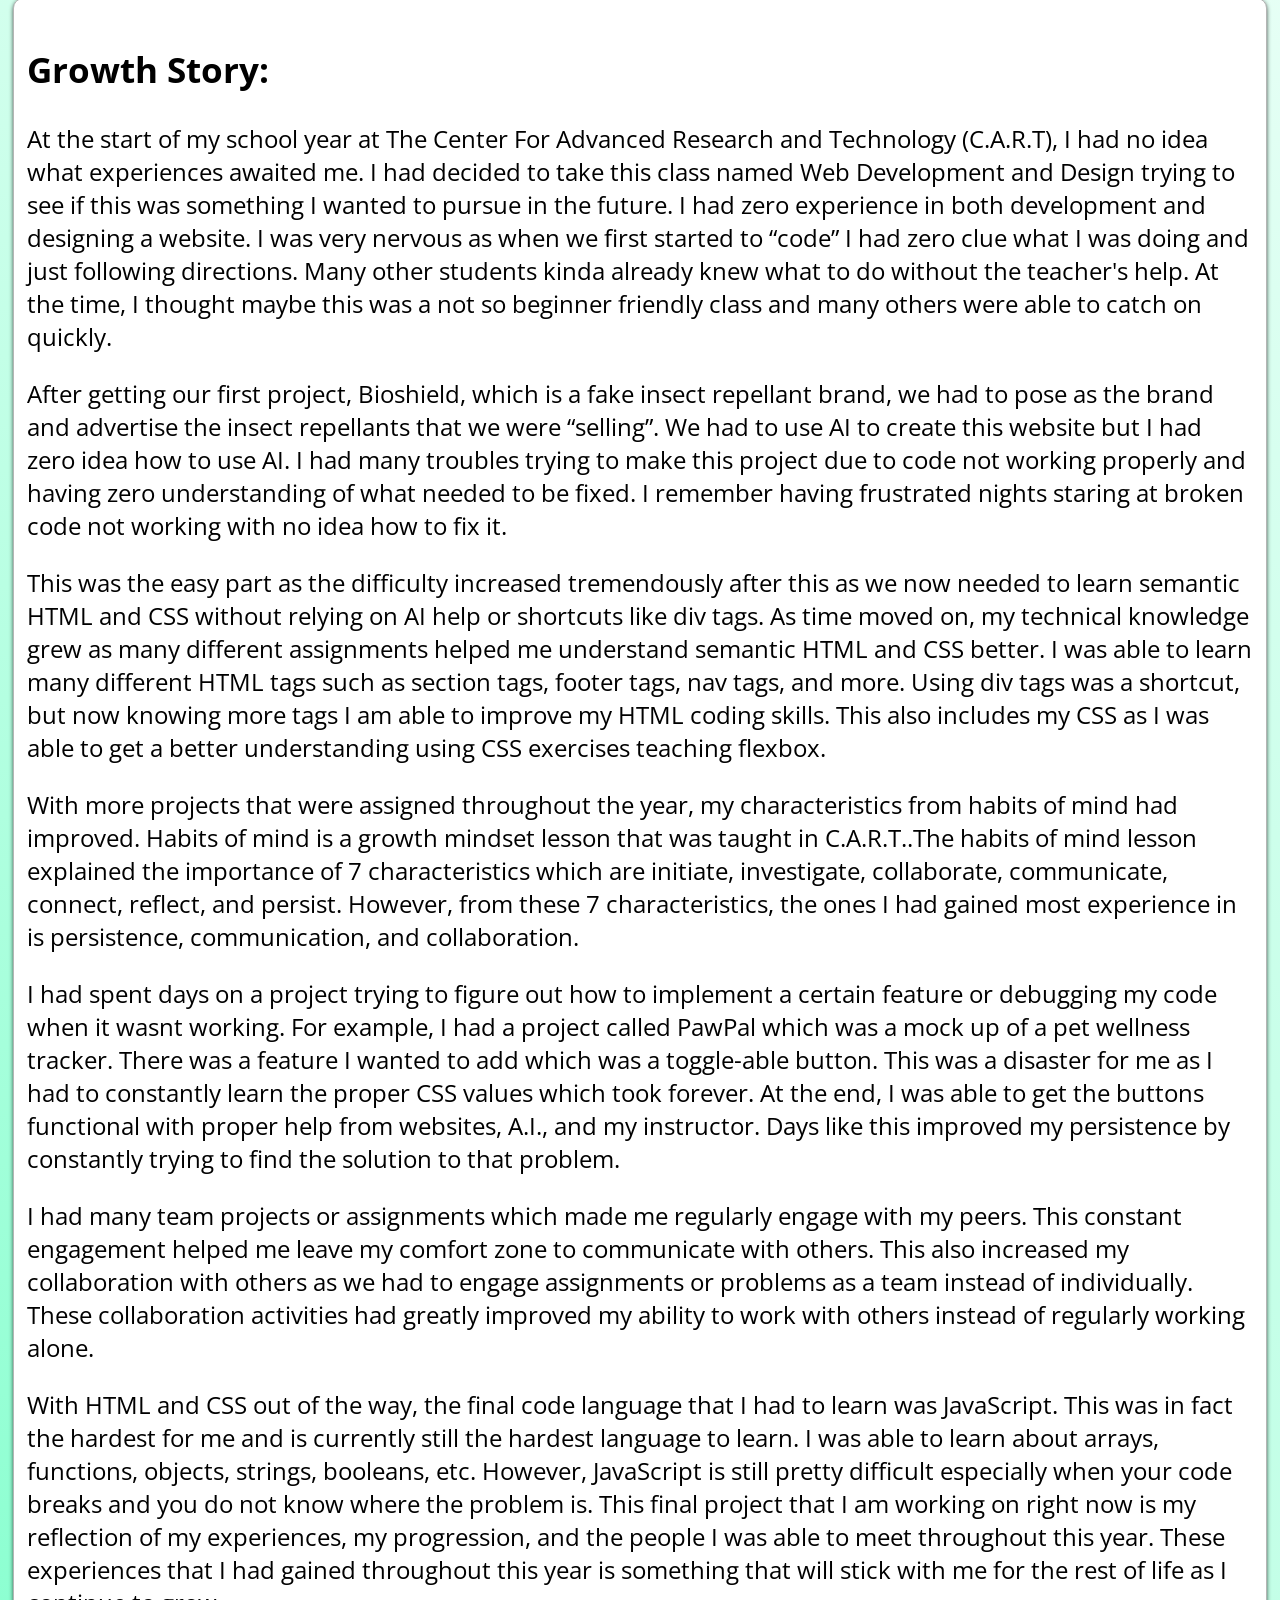
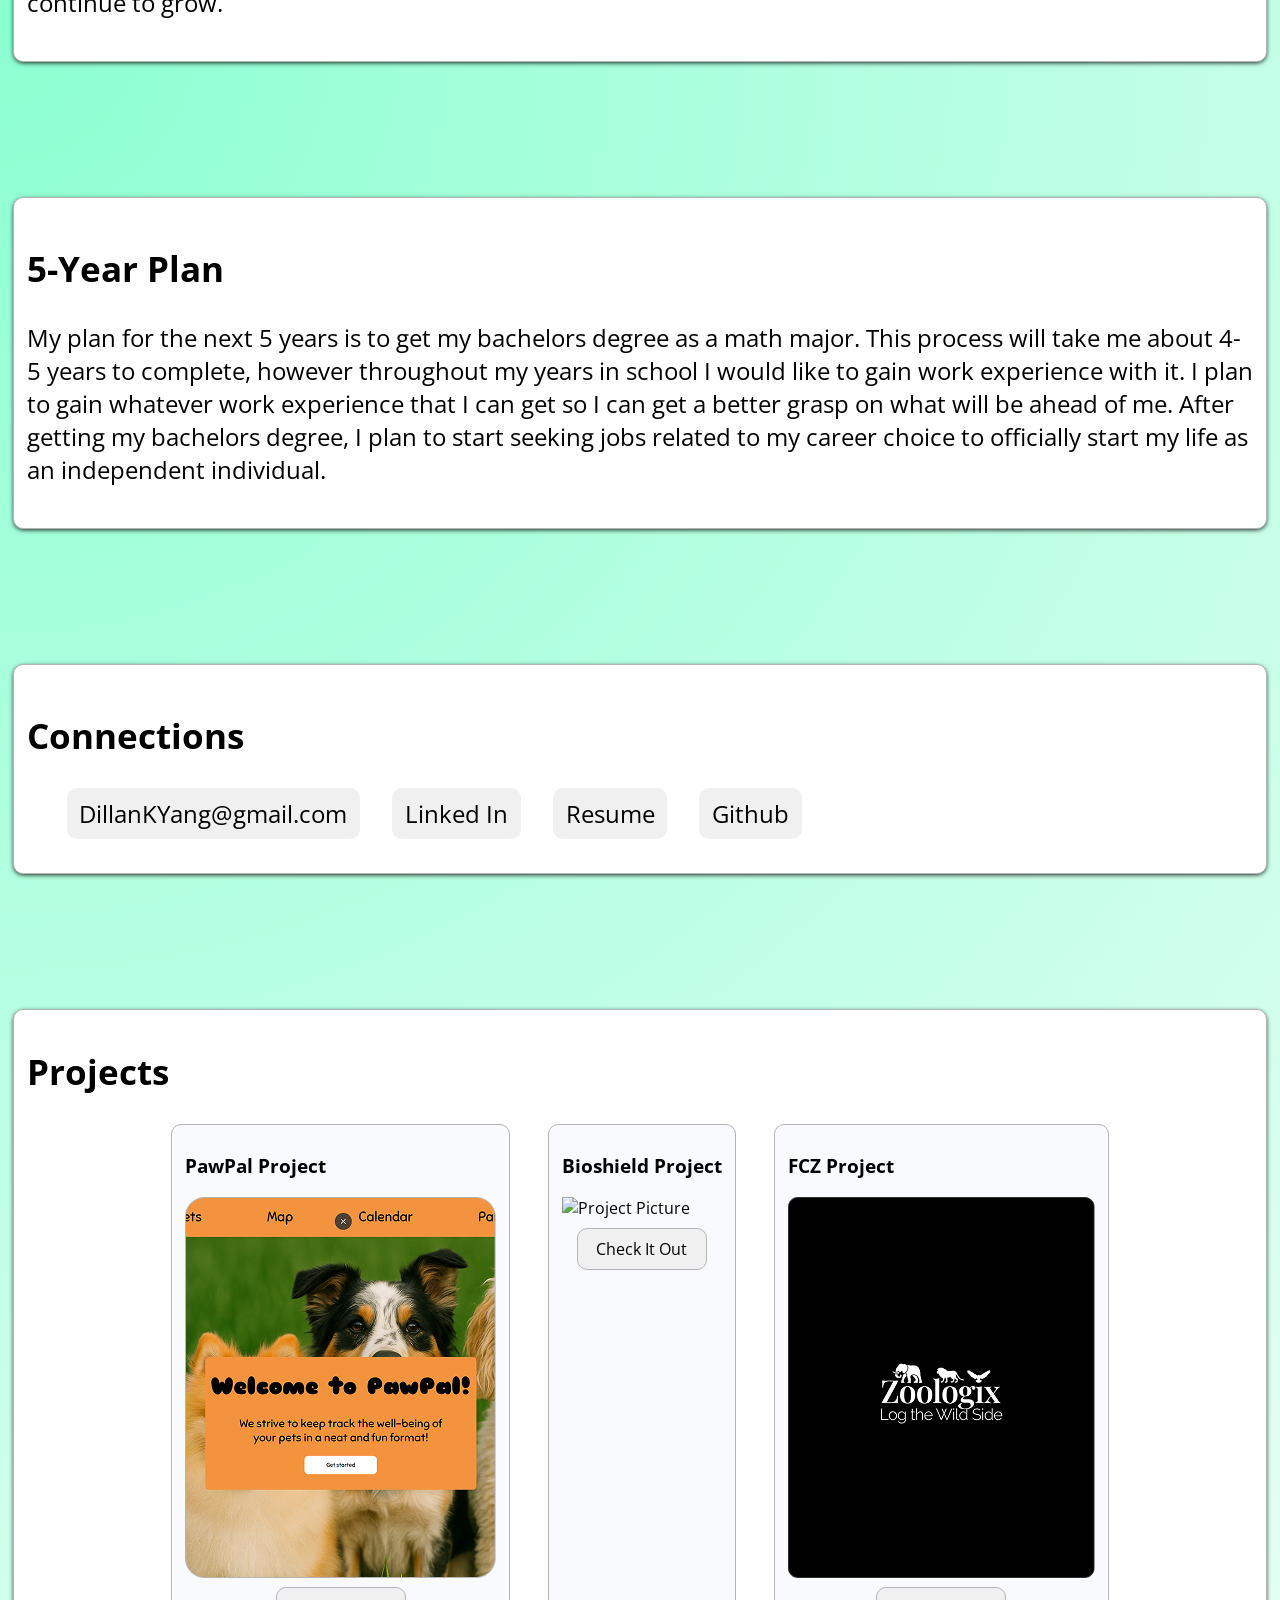
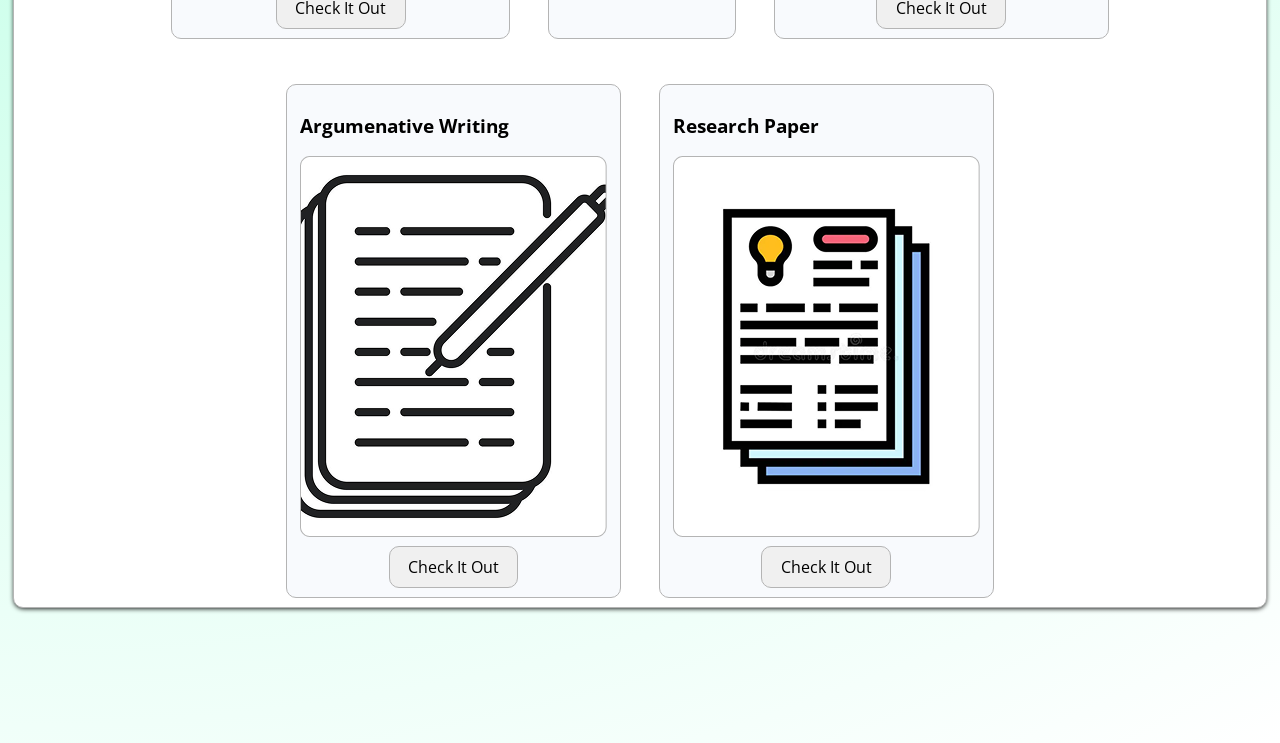
==== commit e27c94c5: "update index.html finished and syled. need to style other pages, then add animations for the scrolli" ====
--- a/index.html
+++ b/index.html
@@ -13,14 +13,16 @@
 <body>
 <header id="mainContent">
     <nav class="topNav">
-        <a href="index.html">
-            <span class="material-symbols-outlined">home</span>
-            <p>Dillan. Y</p>
-        </a>
-
+        <div>
+            <a href="index.html">
+                <span class="material-symbols-outlined">home</span>
+                <p>Dillan. Y</p>
+            </a>
+        </div>
+        
         <div class="linkCont">
-            <a href="#aboutContemt">About Me</a>
-            <a href="#contactInfo">Contact</a>
+            <a href="#contentContainer">About Me</a>
+            <a href="#yearContainer">Contact</a>
             <a href="#projectsContainer">Projects</a>
         </div>
     </nav>
@@ -42,64 +44,135 @@
 
 <main id="contentContainer">
 
-    <section id="aboutContent">
-        <h2>About Me:</h2>
-        <p>I engage daily in a work-simulated environment to better myself when I eventually engage in the real thing. Many projects and daily assignments that require team collaboration and communication.</p>
+    <section id="aboutContainer">
+
+        <div id="aboutContent">
+            <h2>About Me:</h2>
+            <p id="aboutTxt">I engage daily in a work-simulated environment to better myself when I eventually engage in the real thing. Many projects and daily assignments that require team collaboration and communication.</p>
+        </div>
+
+        <div>
+            <img id="aboutsidePic" src="images/Index/aboutPicture.png" alt="Office picture">
+        </div>
     
+    </section>
+    <section id="growthContainer">
 
-    <img id="aboutsidePic" src="images/Index/aboutPicture.png" alt="Office picture">
-    </section>
-    <section id="5yearContent">
+        <div id="growthContent">
+        <h2>Growth Story:</h2>
+
+            <p>At the start of my school year at The Center For Advanced Research and Technology (C.A.R.T), I had no idea what experiences awaited me. I had decided to take this class named Web Development and Design trying to see if this was something I wanted to pursue in the future. I had zero experience in both development and designing a website. 
+            I was very nervous as when we first started to “code” I had zero clue what I was doing and just following directions.
+            Many other students kinda already knew what to do without the teacher's help. At the time, I thought maybe this was a not so beginner friendly class and many others were able to catch on quickly.</p>
+            <p>After getting our first project, Bioshield, which is a fake insect repellant brand, we had to pose as the brand and advertise the insect repellants that we were “selling”. We had to use AI to create this website but I had zero idea how to use AI. 
+            I had many troubles trying to make this project due to code not working properly and having zero understanding of what needed to be fixed. I remember having frustrated nights staring at broken code not working with no idea how to fix it.</p>
+            <p>This was the easy part as the difficulty increased tremendously after this as we now needed to learn semantic HTML and CSS without relying on AI help or shortcuts like div tags. As time moved on, my technical knowledge grew as many different assignments helped me understand semantic HTML and CSS better. 
+            I was able to learn many different HTML tags such as section tags, footer tags, nav tags, and more. Using div tags was a shortcut, but now knowing more tags I am able to improve my HTML coding skills. This also includes my CSS as I was able to get a better understanding using CSS exercises teaching flexbox.</p>
+            <p>With more projects that were assigned throughout the year, my characteristics from habits of mind had improved. Habits of mind is a growth mindset lesson that was taught in C.A.R.T..The habits of mind lesson explained the importance of 7 characteristics which are initiate, investigate, collaborate, communicate, connect, reflect, and persist. However, from these 7 characteristics, the ones I had gained most experience in is persistence, communication, and collaboration.</p>
+            <p>I had spent days on a project trying to figure out how to implement a certain feature or debugging my code when it wasnt working. For example, I had a project called PawPal which was a mock up of a pet wellness tracker. There was a feature I wanted to add which was a toggle-able button. 
+            This was a disaster for me as I had to constantly learn the proper CSS values which took forever. At the end, I was able to get the buttons functional with proper help from websites, A.I., and my instructor. Days like this improved my persistence by constantly trying to find the solution to that problem.</p>
+            <p>I had many team projects or assignments which made me regularly engage with my peers. This constant engagement helped me leave my comfort zone to communicate with others. This also increased my collaboration with others as we had to engage assignments or problems as a team instead of individually. These collaboration activities had greatly improved my ability to work with others instead of regularly working alone.</p>
+            <p>With HTML and CSS out of the way, the final code language that I had to learn was JavaScript. This was in fact the hardest for me and is currently still the hardest language to learn. I was able to learn about arrays, functions, objects, strings, booleans, etc. 
+            However, JavaScript is still pretty difficult especially when your code breaks and you do not know where the problem is. This final project that I am working on right now is my reflection of my experiences, my progression, and the people I was able to meet throughout this year. These experiences that I had gained throughout this year is something that will stick with me for the rest of life as I continue to grow.</p>
+        </div>
+        </section>
+
+
+
+    <section id="yearContainer">
+        <div>
         <h2>5-Year Plan</h2>
         <p>My plan for the next 5 years is to get my bachelors degree as a math major. This process will take me about 4-5 years to complete, however throughout my years in school I would like to gain work experience with it. 
             I plan to gain whatever work experience that I can get so I can get a better grasp on what will be ahead of me.
             After getting my bachelors degree, I plan to start seeking jobs related to my career choice to officially start my life as an independent individual.</p>
-    </section>
+        </div>
+        </section>
 
-    <section id="contactInfo">
-        <h2>Coonnections</h2>
+    <section id="contactContainer">
+        <div>
+        <h2>Connections</h2>
 
-        <ul>
-            <li><p>DillanKYang@gmail.com</p></li>
+        <ul id="info">
+
+            <div>
+                <li><p>DillanKYang@gmail.com</p></li>
+            </div>
+            
+            <div>
             <li><a href="www.linkedin.com/in/dillan-yang">Linked In</a></li>
-            <li><a href="https://canva.link/ic9a1tkwfivu10w">Resume</a></li>
+            </div>
+            
+            <div>
+            <li><a href="resume.html">Resume</a></li>
+            </div>
+            
+            <div>
             <li><a href="https://github.com/TubaFish">Github</a></li>
+            </div>
+        
+        
         </ul>
+        </div>
     </section>
 
     <section id="projectsContainer">
         <h2>Projects</h2>
 
         <div id="projectsContent">
-            <article id="pawProj">
-                <h3>PawPal Project</h3>
-                <img src="images/Index/pawIndex.png" alt="Project Picture">
-                <a href="pawpal.html">Check It Out</a>
-            </article>
 
-            <article id="bioProj">
-                <h3>Bioshield Project</h3>
-                <img src="images/Index/bioIndex.png" alt="Project Picture">
-                <a href="bio.html">Check It Out</a>
-            </article>
+            <div id="topProjects">
+                <article class="proj" id="pawProj">
+                    <h3>PawPal Project</h3>
+                    <img src="images/Index/pawIndex.png" alt="Project Picture">
+                    
+                    <div>                   
+                    <a href="pawpal.html">Check It Out</a>
+                    </div>
 
-            <article id="fczProj">
-                <h3>FCZ Project</h3>
-                <img src="images/Index/FCZIndex.png" alt="Project Picture">
-                <a href="FCZ.html">Check It Out</a>
-            </article>
+                </article>
 
-            <article id="argueProj">
-                <h3>Argumenative Writing</h3>
-                <img src="images/Index/arguIndex.png" alt="Project Picture">
-                <a href="argument.html">Check It Out</a>
-            </article>
+                <article class="proj" id="bioProj">
+                    <h3>Bioshield Project</h3>
+                    <img src="images/Index/bioIndex.png" alt="Project Picture">
+                    
+                    <div>                   
+                    <a href="bio.html">Check It Out</a>
+                    </div>
 
-            <article id="researchProj">
-                <h3>Research Paper</h3>
-                <img src="images/Index/researchIndex.png" alt="Project Picture">
-                <a href="research.html">Check It Out</a>
-            </article>
+                </article>
+
+                <article class="proj" id="fczProj">
+                    <h3>FCZ Project</h3>
+                    <img src="images/Index/FCZIndex.png" alt="Project Picture">
+                    
+                    <div>                   
+                    <a href="FCZ.html">Check It Out</a>
+                    </div>
+
+                </article>
+            </div>
+
+            <div id="bottomProjects">
+                <article class="proj" id="argueProj">
+                    <h3>Argumenative Writing</h3>
+                    <img src="images/Index/arguIndex.png" alt="Project Picture">
+                    
+                    <div>                   
+                    <a href="argument.html">Check It Out</a>
+                    </div>
+
+                </article>
+
+                <article class="proj" id="researchProj">
+                    <h3>Research Paper</h3>
+                    <img src="images/Index/researchIndex.png" alt="Project Picture">
+                    
+                    <div>                   
+                    <a href="research.html">Check It Out</a>
+                    </div>
+
+                </article>
+            </div>
         </div>
     </section>
 </main>
--- a/style.css
+++ b/style.css
@@ -7,22 +7,36 @@
     padding: 0;
 }
 
+h2 {
+    font-size: 3.889vh;
+}
+
+p {
+    font-size: 2.667vh;
+}
+
 /* Nav */
 .topNav {
     display: flex;
-    justify-content:space-between;
+    margin: 3vh 4vw;
+    justify-content: space-between;
 }
 
 .topNav a {
     display: flex;
     align-items: center;
     text-decoration: none;
+    color: #000000;
 }
  
+.topNav p {
+    margin: 0;
+}
+
 .linkCont {
     display: flex;
-    justify-content: space-between;
-    width: 10vw;
+    gap: 2vw;
+    font-size: 2.667vh;
 }  
 
 /* Index page */
@@ -30,6 +44,7 @@
 #mainContent {
     display: flex;
     flex-direction: column;
+    height: 100vh ;
     background-image: linear-gradient( to top right, #8CFFD1, #FFFFFF);
 }
 
@@ -58,37 +73,219 @@
 }
 
 #textCont h3 {
-    margin:0;
+    margin: 0;
     font-size: 40px;
 }
 
 #textCont p {
     width: 45vw;
     margin: 0;
-    font-size: 24px;
-}
-
-/* Learn more scroll */
+    font-size: 2.667vh;
+}
+
+ /* Learn more scroll */
  #learnDown {
     display: flex;
     flex-direction: column;
     align-items: center;
     text-decoration: none;
-    margin-bottom: 3vh;
- }
+    color: #000000;
+ }
+
+ #learnDown p {
+    margin: 0px;
+    font-size: 2vh;
+ }
+ 
 
  /* Index body */
  #contentContainer {
     display: flex;
     flex-direction: column;
+    background-image: radial-gradient(circle at center left, #8CFFD1 ,#ffffff);
+ }
+
+ /* About section */
+ #aboutContainer {
+    display: flex;
+    justify-content: center;
+    align-items: center;
+    margin-top: 15vh;
+    gap: 10vw;
  }
 
  #aboutContent {
     display: flex;
     flex-direction: column;
+    background-color: #ffffff;
+    border: #B4B4B4 1px solid;
+    border-radius: 10px;
+    box-shadow: 0px 1.5px 5px -1px #000000;
+    padding: 2vh 1vw;
+    width: 29.167vw;
+    height: 43.333vh;
  }
 
  #aboutsidePic {
-    display: flex;
     width: 38.542vw;
- }+ }
+
+
+ /* Growth Story */
+ #growthContainer {
+    display: flex;
+    flex-direction: column;
+    background-color: #ffffff;
+    border: #B4B4B4 1px solid;
+    border-radius: 10px;
+    box-shadow: 0px 1.5px 5px -1px #000000;
+    margin: 15vh 1vw;
+    padding: 2vh 1vw;
+ }
+
+
+ /* 5 year plan */
+ #yearContainer {
+    display: flex;
+    flex-direction: column;
+    background-color: #ffffff;
+    border: #B4B4B4 1px solid;
+    border-radius: 10px;
+    box-shadow: 0px 1.5px 5px -1px #000000;
+    margin: 0vh 1vw;
+    padding: 2vh 1vw;
+ }
+
+
+
+ /* Contact */
+ #contactContainer {
+    display: flex;
+    background-color: #ffffff;
+    border: #B4B4B4 1px solid;
+    border-radius: 10px;
+    box-shadow: 0px 1.5px 5px -1px #000000;
+    margin: 15vh 1vw;
+    padding: 2vh 1vw;
+ }
+
+#info {
+    display: flex;
+    justify-content: center;
+    align-items: center;
+    list-style-type: none;
+    gap: 2.5vw;
+}
+
+#info div {
+    padding: 1vh 1vw;
+    border-radius: 10px;
+    background-color: #F0F0F0;
+}
+
+#info p {
+    margin: 0px;
+}
+
+#info a {
+    color: #000000;
+    text-decoration: none;
+    font-size: 2.667vh
+}
+
+#info a:hover {
+    color: #8CFFD1;
+}
+
+/* Projectts */
+#projectsContainer {
+    background-color: #ffffff;
+    border: #B4B4B4 1px solid;
+    border-radius: 10px;
+    box-shadow: 0px 1.5px 5px -1px #000000;
+    padding: 1vh 1vw;
+    margin: 0vh 1vw;
+    margin-bottom: 15vh;
+}
+
+
+#projectsContent {
+    display: flex;
+    flex-direction: column;
+    gap: 5vh;
+}
+
+#topProjects {
+    display: flex;
+    justify-content: center;
+    gap: 3vw;
+}
+
+#topProjects div {
+    display: flex;
+    justify-content: center;
+    align-self: center;
+    padding: 1vh 1vw;
+    margin-top: 1vh;
+    border: #B4B4B4 1px solid;
+    border-radius: 10px;
+    width: 8vw;
+    background-color: #F0F0F0;
+}
+
+#bottomProjects {
+    display: flex;
+    justify-content: center;
+    gap: 3vw;
+}
+
+#bottomProjects div {
+    display: flex;
+    justify-content: center;
+    align-self: center;
+    padding: 1vh 1vw;
+    margin-top: 1vh;
+    border: #B4B4B4 1px solid;
+    border-radius: 10px;
+    width: 8vw;
+    background-color: #F0F0F0;
+}
+
+.proj {
+    display: flex;
+    flex-direction: column;
+    padding: 1vh 1vw;
+    background-color: #F8FAFD;
+    border: #B4B4B4 1px solid;
+    border-radius: 10px;
+}
+
+.proj a {
+    display: flex;
+    justify-content: center;
+    text-decoration: none;
+    color: #000000;
+}
+
+.proj a:hover {
+    color: #8CFFD1;
+}
+
+
+
+
+
+
+
+
+
+/*PawPal Page */
+
+.projectHead {
+    display: flex;
+    justify-content: center;
+    background-color: #8CFFD1;
+    padding: 2vh 2vw;
+    width: 40vw;
+    margin: 15vh auto;
+}
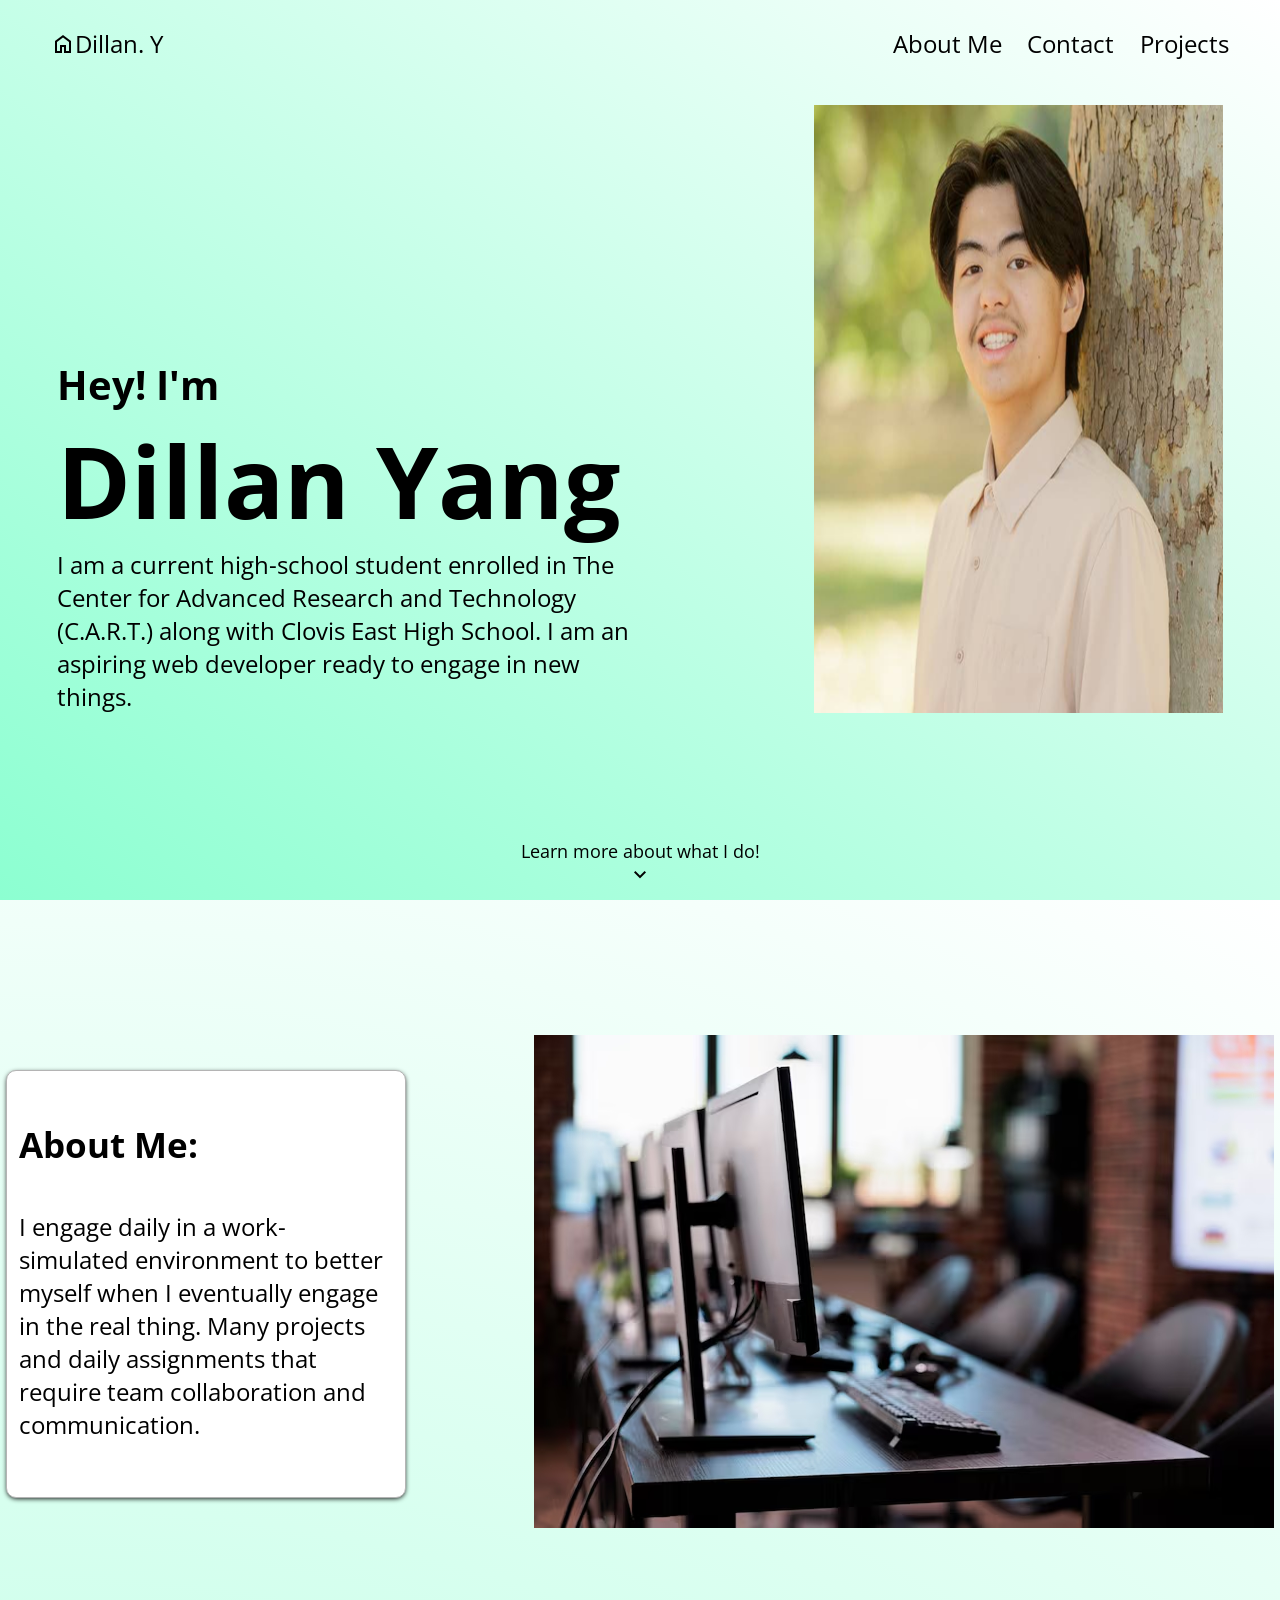
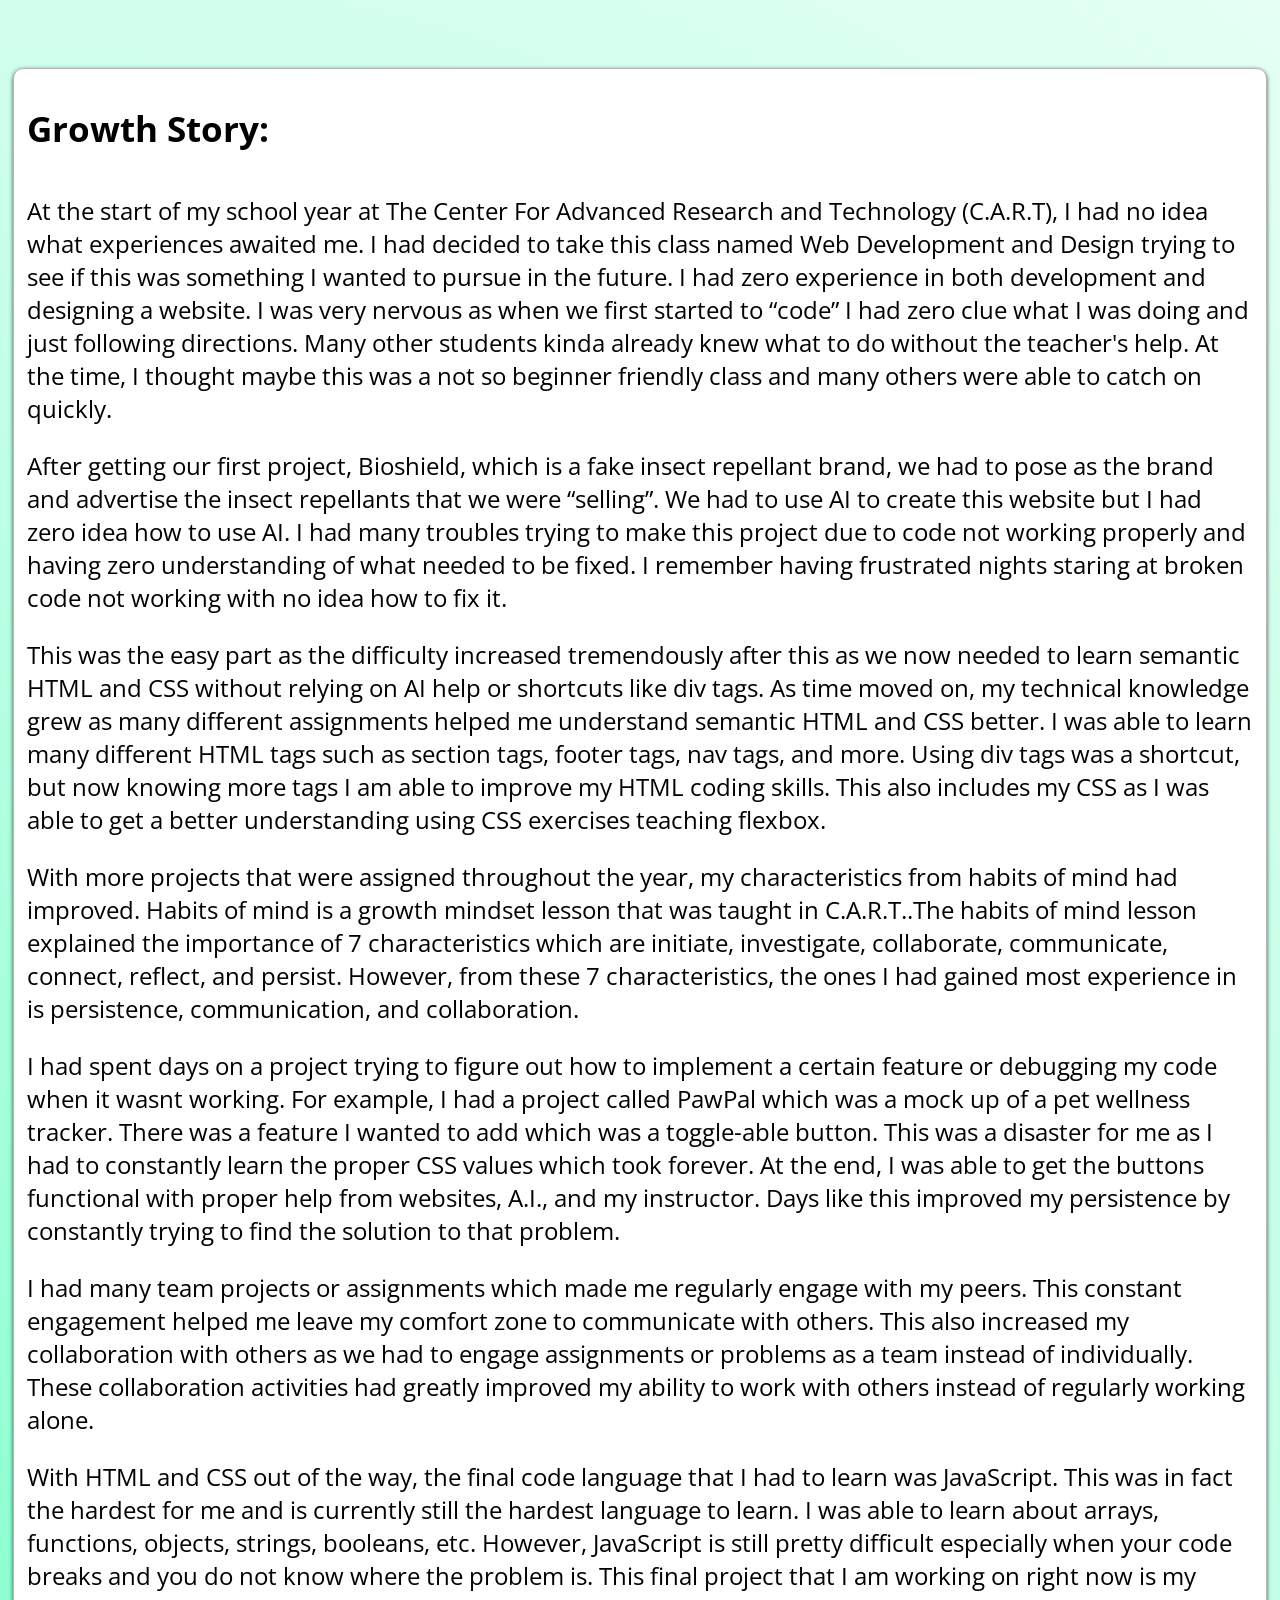
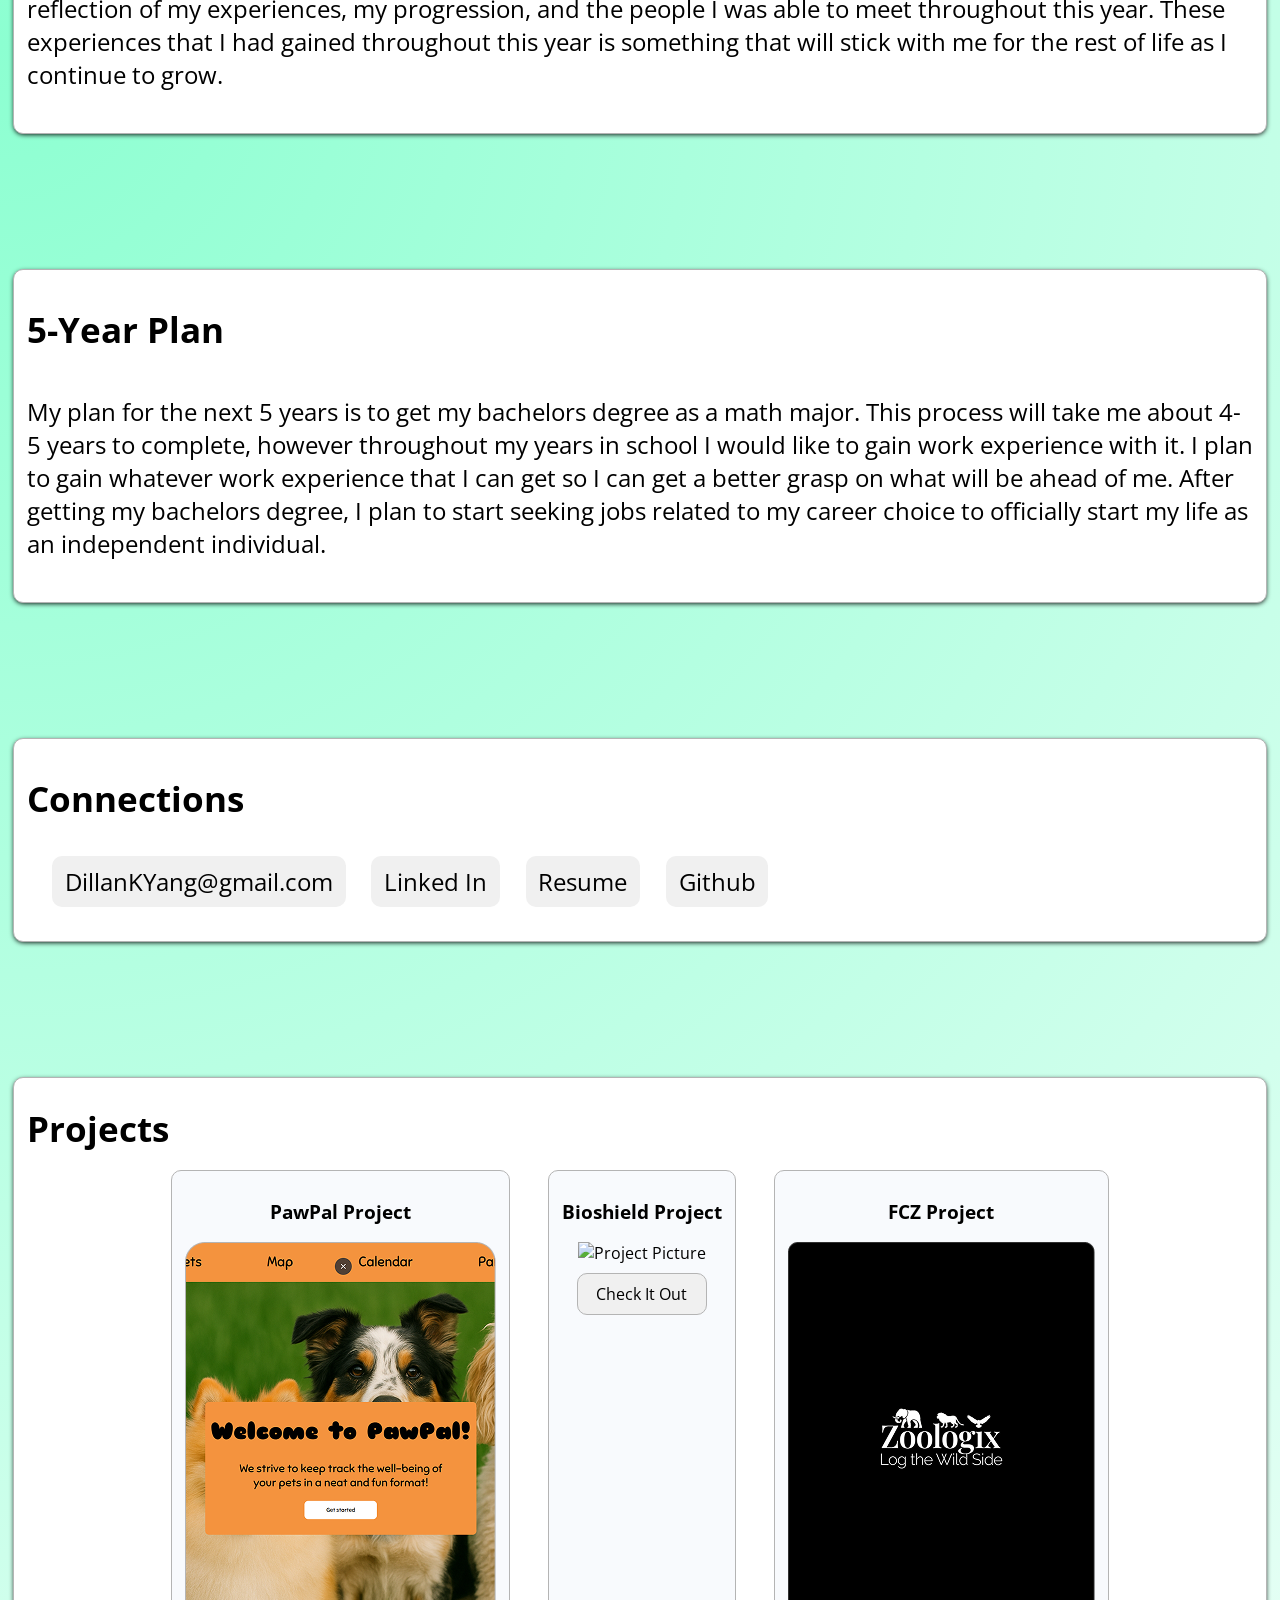
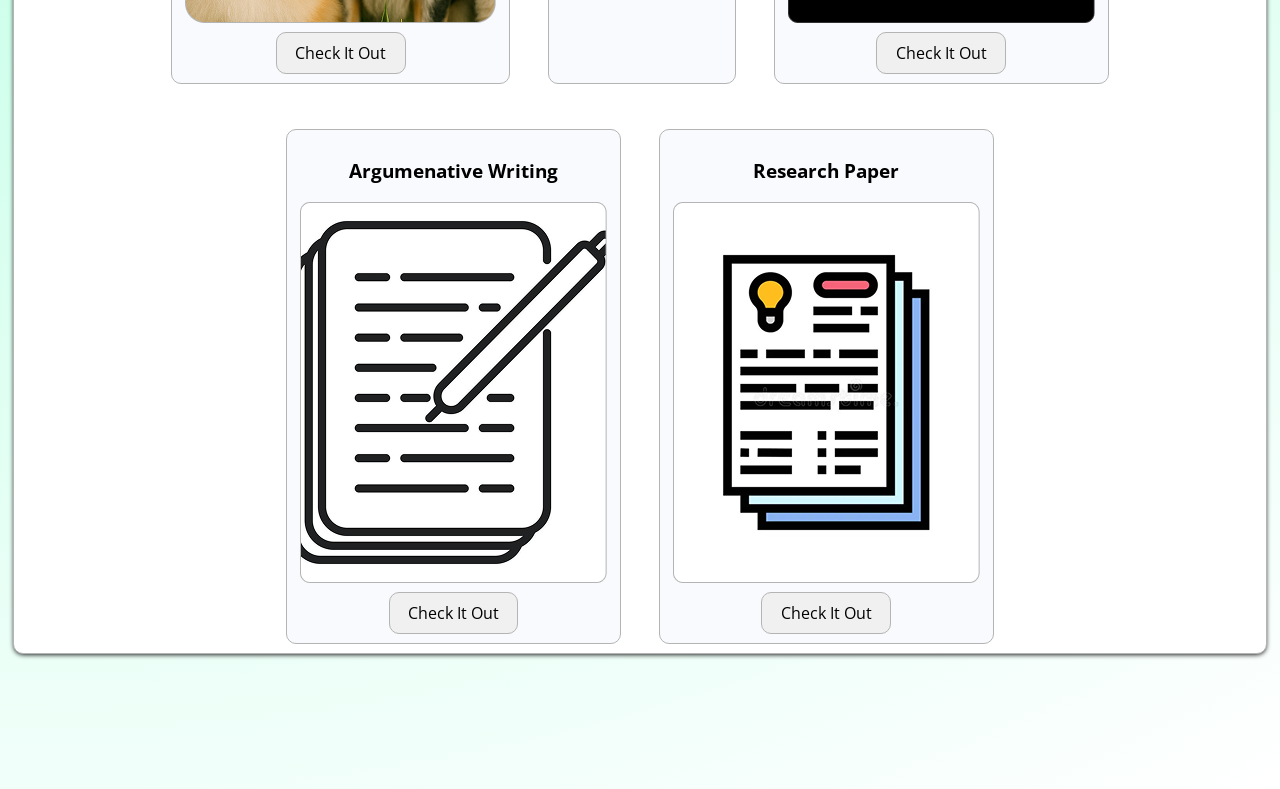
==== commit cde98d94: "update updated fixed debug" ====
--- a/index.html
+++ b/index.html
@@ -99,7 +99,7 @@
             </div>
             
             <div>
-            <li><a href="www.linkedin.com/in/dillan-yang">Linked In</a></li>
+            <li><a href="https://www.linkedin.com/in/dillan-yang/">Linked In</a></li>
             </div>
             
             <div>
--- a/style.css
+++ b/style.css
@@ -1,6 +1,5 @@
-
 * {
-    font-family: Open sans;
+    font-family: Open sans, arial;
 }
 body {
     margin: 0;
@@ -8,6 +7,8 @@
 }
 
 h2 {
+    padding: 2vh 0vw;
+    margin: 0;
     font-size: 3.889vh;
 }
 
@@ -15,6 +16,10 @@
     font-size: 2.667vh;
 }
 
+ul {
+    padding-left: 0;
+}
+
 /* Nav */
 .topNav {
     display: flex;
@@ -27,6 +32,10 @@
     align-items: center;
     text-decoration: none;
     color: #000000;
+}
+
+.topNav a:hover {
+    color: #02965b;
 }
  
 .topNav p {
@@ -117,6 +126,7 @@
  #aboutContent {
     display: flex;
     flex-direction: column;
+    justify-content: center;
     background-color: #ffffff;
     border: #B4B4B4 1px solid;
     border-radius: 10px;
@@ -126,11 +136,6 @@
     height: 43.333vh;
  }
 
- #aboutsidePic {
-    width: 38.542vw;
- }
-
-
  /* Growth Story */
  #growthContainer {
     display: flex;
@@ -174,7 +179,8 @@
     justify-content: center;
     align-items: center;
     list-style-type: none;
-    gap: 2.5vw;
+    gap: 2vw;
+    margin-left: 2vw;
 }
 
 #info div {
@@ -194,10 +200,10 @@
 }
 
 #info a:hover {
-    color: #8CFFD1;
-}
-
-/* Projectts */
+    color: #02965b;
+}
+
+/* Projects */
 #projectsContainer {
     background-color: #ffffff;
     border: #B4B4B4 1px solid;
@@ -260,6 +266,11 @@
     border-radius: 10px;
 }
 
+.proj {
+    display: flex;
+    align-items: center;
+}
+
 .proj a {
     display: flex;
     justify-content: center;
@@ -268,24 +279,464 @@
 }
 
 .proj a:hover {
-    color: #8CFFD1;
-}
-
-
-
-
+    color: #02965b;
+}
 
 
 
 
 
 /*PawPal Page */
+/*Header and title*/
+
+.allContainer {
+    background-image: radial-gradient(circle at center left, #8CFFD1 ,#ffffff);
+}
 
 .projectHead {
     display: flex;
     justify-content: center;
-    background-color: #8CFFD1;
+    background-color: #ffffff;
+    box-shadow: 0px 1.5px 5px -1px #000000;
+    border: #B4B4B4 1px solid;
+    border-radius: 10px;
     padding: 2vh 2vw;
     width: 40vw;
     margin: 15vh auto;
+}
+
+.picTitle {
+    display: flex;
+    justify-content: center;
+    align-items: center;
+    padding: 1vh 1vw;
+    width: 20vw;
+    height: 10vh;
+    margin-bottom: 8vh;
+    margin-left: 5vw;
+    background-color: #ffffff;
+    box-shadow: 0px 1.5px 5px -1px #000000;
+    border: #B4B4B4 1px solid;
+    border-radius: 10px;
+}
+
+/* Pictures*/
+.pictureContainer {
+    display: flex;
+    flex-direction: column;
+}
+
+.pictures {
+    display: flex;
+    flex-direction: column;
+    gap: 5vh;
+}
+
+.imgTop {
+    display: flex;
+    justify-content: center;
+    gap: 3vw;
+}
+
+.imgBottom {
+    display: flex;
+    justify-content: center;
+    gap: 3vw;
+}
+
+/* Project Overview*/
+.projOverview {
+    display: flex;
+    flex-direction: column;
+    justify-content: center;
+    padding: 2vh 1vw;
+    height: 25vh;
+    width: 68.17vw;
+    background-color: #ffffff;
+    box-shadow: 0px 1.5px 5px -1px #000000;
+    border: #B4B4B4 1px solid;
+    border-radius: 10px;
+    margin: 15vh auto;
+}
+
+.projOverview h2 {
+    margin: 0;
+    padding-top: 2vh;
+}  
+ 
+/*Technology Used*/
+.techuseContainer {
+    display: flex;
+    justify-content: center;
+    align-items: center;
+    gap: 10vw;
+ }
+
+.techUsed {
+    display: flex;
+    flex-direction: column;
+    justify-content: center;
+    background-color: #ffffff;
+    box-shadow: 0px 1.5px 5px -1px #000000;
+    border: #B4B4B4 1px solid;
+    border-radius: 10px;
+    padding: 1vh 1vw;
+    width: 38.698vw;
+    height: 41.3vh;
+ }
+
+.techInfo {
+    display: flex;
+    flex-direction: column;
+    list-style-type: none;
+    gap: 2vh;
+    font-size: 2.667vh;
+    margin: 0;
+}
+
+
+/*Concepts Learned */
+
+.conceptsContainer {
+    display: flex;
+    justify-content: center;
+    align-items: center;
+    gap: 10vw;
+    margin: 15vh 0vw;
+}
+
+.concpLearned {
+    display: flex;
+    flex-direction: column;
+    justify-content: center;
+    background-color: #ffffff;
+    box-shadow: 0px 1.5px 5px -1px #000000;
+    border: #B4B4B4 1px solid;
+    border-radius: 10px;
+    padding: 1vh 1vw;
+    width: 38.698vw;
+    height: 35vh;
+}
+
+.concInfo {
+    display: flex;
+    flex-direction: column;
+    list-style-type: none;
+    gap: 2vh;
+    font-size: 2.667vh;
+    margin: 0;
+}
+
+/* Challenges and Solutions*/
+.ChalSolContainer {
+    display: flex;
+    justify-content: center;
+    align-items: center;
+    gap: 10vw;
+}
+
+.chalandSol {
+    display: flex;
+    flex-direction: column;
+    justify-content: center;
+    background-color: #ffffff;
+    box-shadow: 0px 1.5px 5px -1px #000000;
+    border: #B4B4B4 1px solid;
+    border-radius: 10px;
+    padding: 2vh 1vw;
+    width: 38.698vw;
+    height: 66.5vh;
+}
+
+
+.csInfo {
+    display: flex;
+    flex-direction: column;
+    list-style-type: none;
+    gap: 2vh;
+    font-size: 2.667vh;
+    margin: 0;
+}
+
+/* Habits of M<ind*/
+.habitmindCont {
+    display: flex;
+    flex-direction: column;
+    justify-content: center;
+    padding: 2vh 1vw;
+    height: 25vh;
+    width: 75vw;
+    background-color: #ffffff;
+    box-shadow: 0px 1.5px 5px -1px #000000;
+    border: #B4B4B4 1px solid;
+    border-radius: 10px;
+    margin: 15vh auto;
+}
+
+#pawHabits {
+    display: flex;
+    flex-direction: column;
+    justify-content: center;
+    padding: 2vh 1vw;
+    height: 32vh;
+    width: 75vw;
+    background-color: #ffffff;
+    box-shadow: 0px 1.5px 5px -1px #000000;
+    border: #B4B4B4 1px solid;
+    border-radius: 10px;
+    margin: 15vh auto;
+}
+
+.habitInfo {
+    display: flex;
+    flex-direction: column;
+    list-style-type: none;
+    gap: 2vh;
+    font-size: 2.667vh;
+    margin: 0;
+}
+
+
+/*BioShield syleing*/
+
+/* Tech Bio Use*/
+#biotechUse {
+    display: flex;
+    flex-direction: column;
+    justify-content: center;
+    background-color: #ffffff;
+    box-shadow: 0px 1.5px 5px -1px #000000;
+    border: #B4B4B4 1px solid;
+    border-radius: 10px;
+    padding: 1vh 1vw;
+    width: 38.698vw;
+    height: 30vh;
+}
+
+/*Bio Concepts*/
+#bioConcepts {
+    display: flex;
+    flex-direction: column;
+    justify-content: center;
+    background-color: #ffffff;
+    box-shadow: 0px 1.5px 5px -1px #000000;
+    border: #B4B4B4 1px solid;
+    border-radius: 10px;
+    padding: 1vh 1vw;
+    width: 38.698vw;
+    height: 45vh;
+}
+
+/* Challenges Solutions Bio*/
+#biocsContainer {
+    display: flex;
+    justify-content: center;
+    align-items: center;
+    gap: 10vw;
+}
+
+#bioCs {
+    display: flex;
+    flex-direction: column;
+    justify-content: center;
+    background-color: #ffffff;
+    box-shadow: 0px 1.5px 5px -1px #000000;
+    border: #B4B4B4 1px solid;
+    border-radius: 10px;
+    padding: 2vh 1vw;
+    width: 38.698vw;
+    height: 75vh;
+}
+
+#biocsInfo {
+    display: flex;
+    flex-direction: column;
+    list-style-type: none;
+    gap: 2vh;
+    font-size: 2.667vh;
+    margin: 0;
+}
+
+/* Habit Mind Bio*/
+#bioHabit {
+    display: flex;
+    flex-direction: column;
+    justify-content: center;
+    padding: 2vh 1vw;
+    height: 25vh;
+    width: 75vw;
+    background-color: #ffffff;
+    box-shadow: 0px 1.5px 5px -1px #000000;
+    border: #B4B4B4 1px solid;
+    border-radius: 10px;
+    margin: 15vh auto;
+}
+
+/* FCZ Styling*/
+
+/* Tech Used FCZ*/
+#fcztechUsed {
+    display: flex;
+    flex-direction: column;
+    justify-content: center;
+    background-color: #ffffff;
+    box-shadow: 0px 1.5px 5px -1px #000000;
+    border: #B4B4B4 1px solid;
+    border-radius: 10px;
+    padding: 1vh 1vw;
+    width: 38.698vw;
+    height: 35.5vh;
+}
+
+
+/*Chal and Sol FCZ*/
+#fczCs {
+    display: flex;
+    flex-direction: column;
+    justify-content: center;
+    background-color: #ffffff;
+    box-shadow: 0px 1.5px 5px -1px #000000;
+    border: #B4B4B4 1px solid;
+    border-radius: 10px;
+    padding: 2vh 1vw;
+    width: 38.698vw;
+    height: 81.5vh;
+}
+
+/*Habits FCZ*/
+#fczHabits {
+    display: flex;
+    flex-direction: column;
+    justify-content: center;
+    padding: 2vh 1vw;
+    height: 22vh;
+    width: 75vw;
+    background-color: #ffffff;
+    box-shadow: 0px 1.5px 5px -1px #000000;
+    border: #B4B4B4 1px solid;
+    border-radius: 10px;
+    margin: 15vh auto;
+}
+
+/* Argumenative Paper*/
+#argutechUsed {
+    display: flex;
+    flex-direction: column;
+    justify-content: center;
+    background-color: #ffffff;
+    box-shadow: 0px 1.5px 5px -1px #000000;
+    border: #B4B4B4 1px solid;
+    border-radius: 10px;
+    padding: 1vh 1vw;
+    width: 38.698vw;
+    height: 28vh;
+}
+
+#arguconcpLearn {
+    display: flex;
+    flex-direction: column;
+    justify-content: center;
+    background-color: #ffffff;
+    box-shadow: 0px 1.5px 5px -1px #000000;
+    border: #B4B4B4 1px solid;
+    border-radius: 10px;
+    padding: 1vh 1vw;
+    width: 38.698vw;
+    height: 31.5vh;   
+}
+
+#arguCs {
+    display: flex;
+    flex-direction: column;
+    justify-content: center;
+    background-color: #ffffff;
+    box-shadow: 0px 1.5px 5px -1px #000000;
+    border: #B4B4B4 1px solid;
+    border-radius: 10px;
+    padding: 2vh 1vw;
+    width: 38.698vw;
+    height: 75vh;  
+}
+
+#arguHabit {
+    display: flex;
+    flex-direction: column;
+    justify-content: center;
+    padding: 2vh 1vw;
+    height: 26vh;
+    width: 75vw;
+    background-color: #ffffff;
+    box-shadow: 0px 1.5px 5px -1px #000000;
+    border: #B4B4B4 1px solid;
+    border-radius: 10px;
+    margin: 15vh auto;  
+}
+
+
+/*Research Paper*/
+#enrichprojOv {
+    display: flex;
+    flex-direction: column;
+    justify-content: center;
+    padding: 2vh 1vw;
+    height: 20vh;
+    width: 68.17vw;
+    background-color: #ffffff;
+    box-shadow: 0px 1.5px 5px -1px #000000;
+    border: #B4B4B4 1px solid;
+    border-radius: 10px;
+    margin: 15vh auto;
+}
+
+#restechUsed {
+    display: flex;
+    flex-direction: column;
+    justify-content: center;
+    background-color: #ffffff;
+    box-shadow: 0px 1.5px 5px -1px #000000;
+    border: #B4B4B4 1px solid;
+    border-radius: 10px;
+    padding: 1vh 1vw;
+    width: 38.698vw;
+    height: 37.5vh;
+}
+
+#resconcpLearn {
+    display: flex;
+    flex-direction: column;
+    justify-content: center;
+    background-color: #ffffff;
+    box-shadow: 0px 1.5px 5px -1px #000000;
+    border: #B4B4B4 1px solid;
+    border-radius: 10px;
+    padding: 1vh 1vw;
+    width: 38.698vw;
+    height: 28vh;
+}
+
+#resCs {
+    display: flex;
+    flex-direction: column;
+    justify-content: center;
+    background-color: #ffffff;
+    box-shadow: 0px 1.5px 5px -1px #000000;
+    border: #B4B4B4 1px solid;
+    border-radius: 10px;
+    padding: 2vh 1vw;
+    width: 38.698vw;
+    height: 69vh;
+}
+
+#resHabit {
+    display: flex;
+    flex-direction: column;
+    justify-content: center;
+    padding: 2vh 1vw;
+    height: 22vh;
+    width: 75vw;
+    background-color: #ffffff;
+    box-shadow: 0px 1.5px 5px -1px #000000;
+    border: #B4B4B4 1px solid;
+    border-radius: 10px;
+    margin: 15vh auto; 
 }
